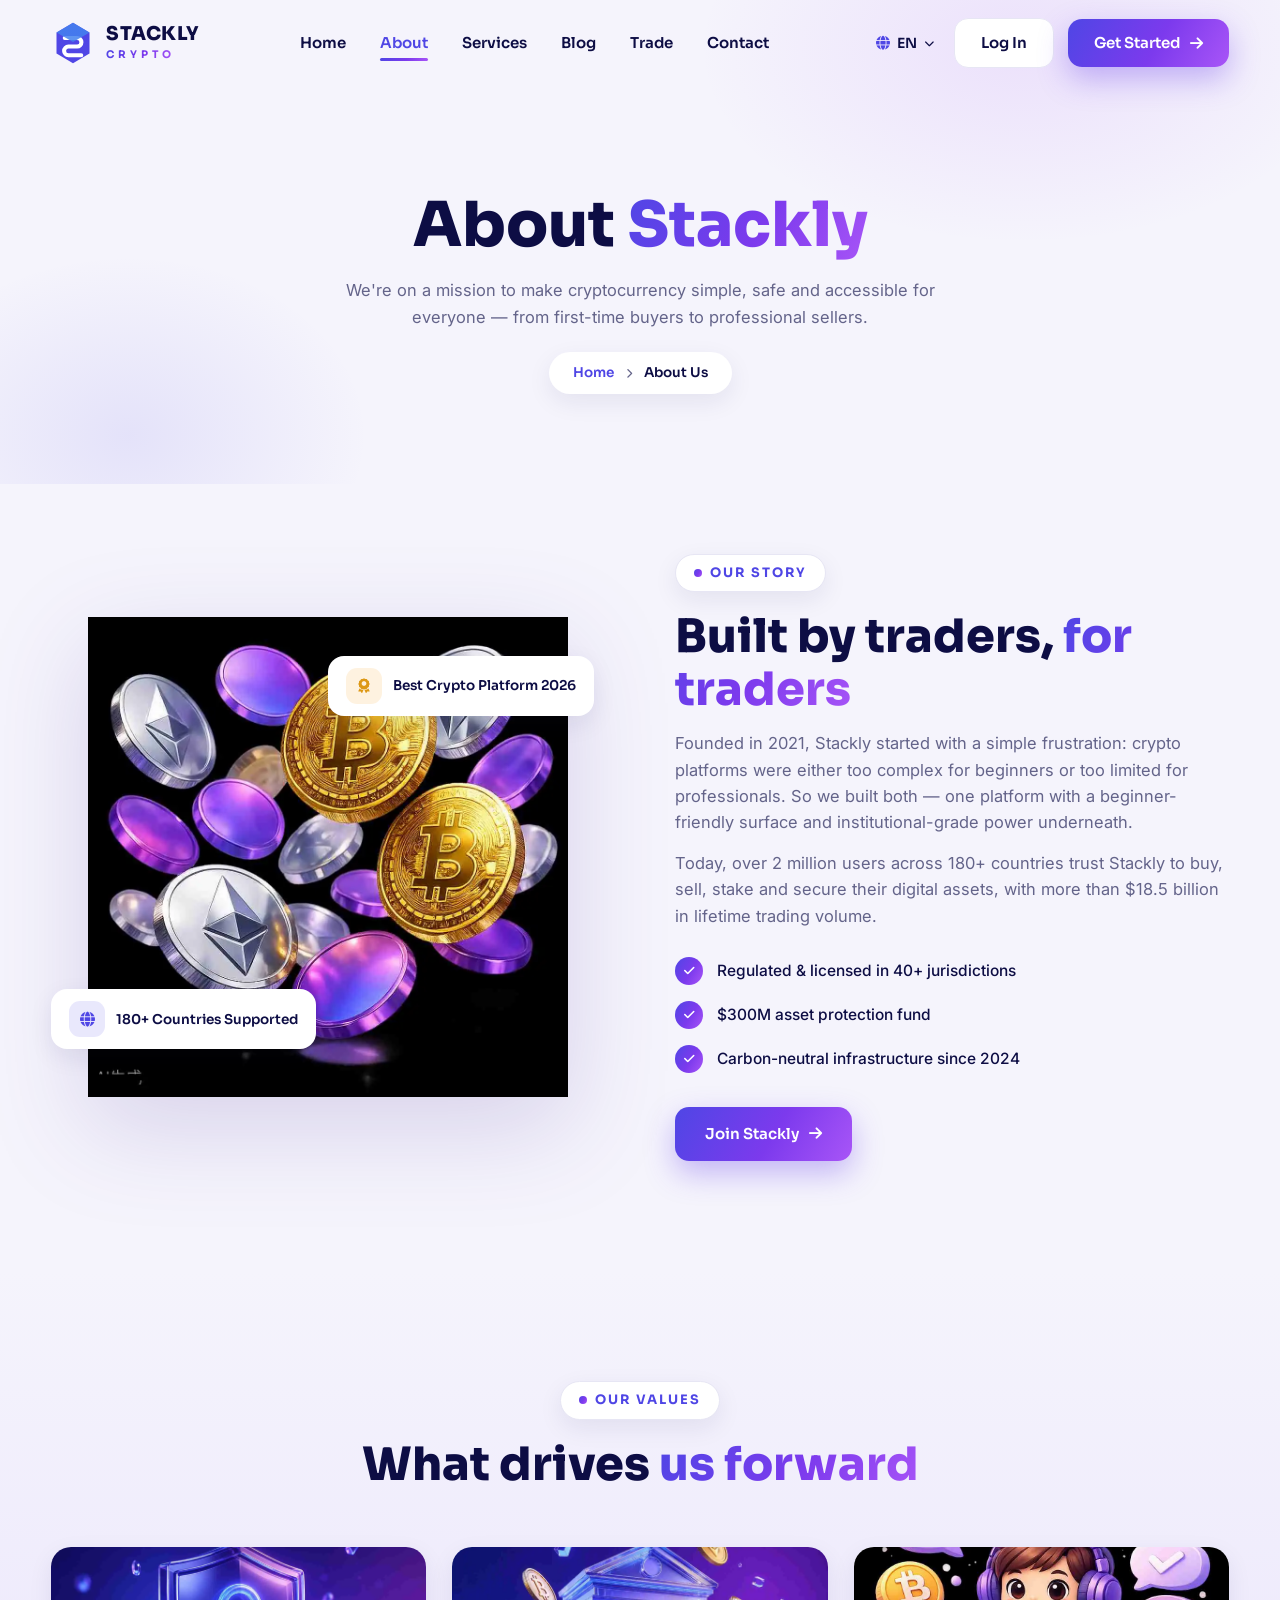
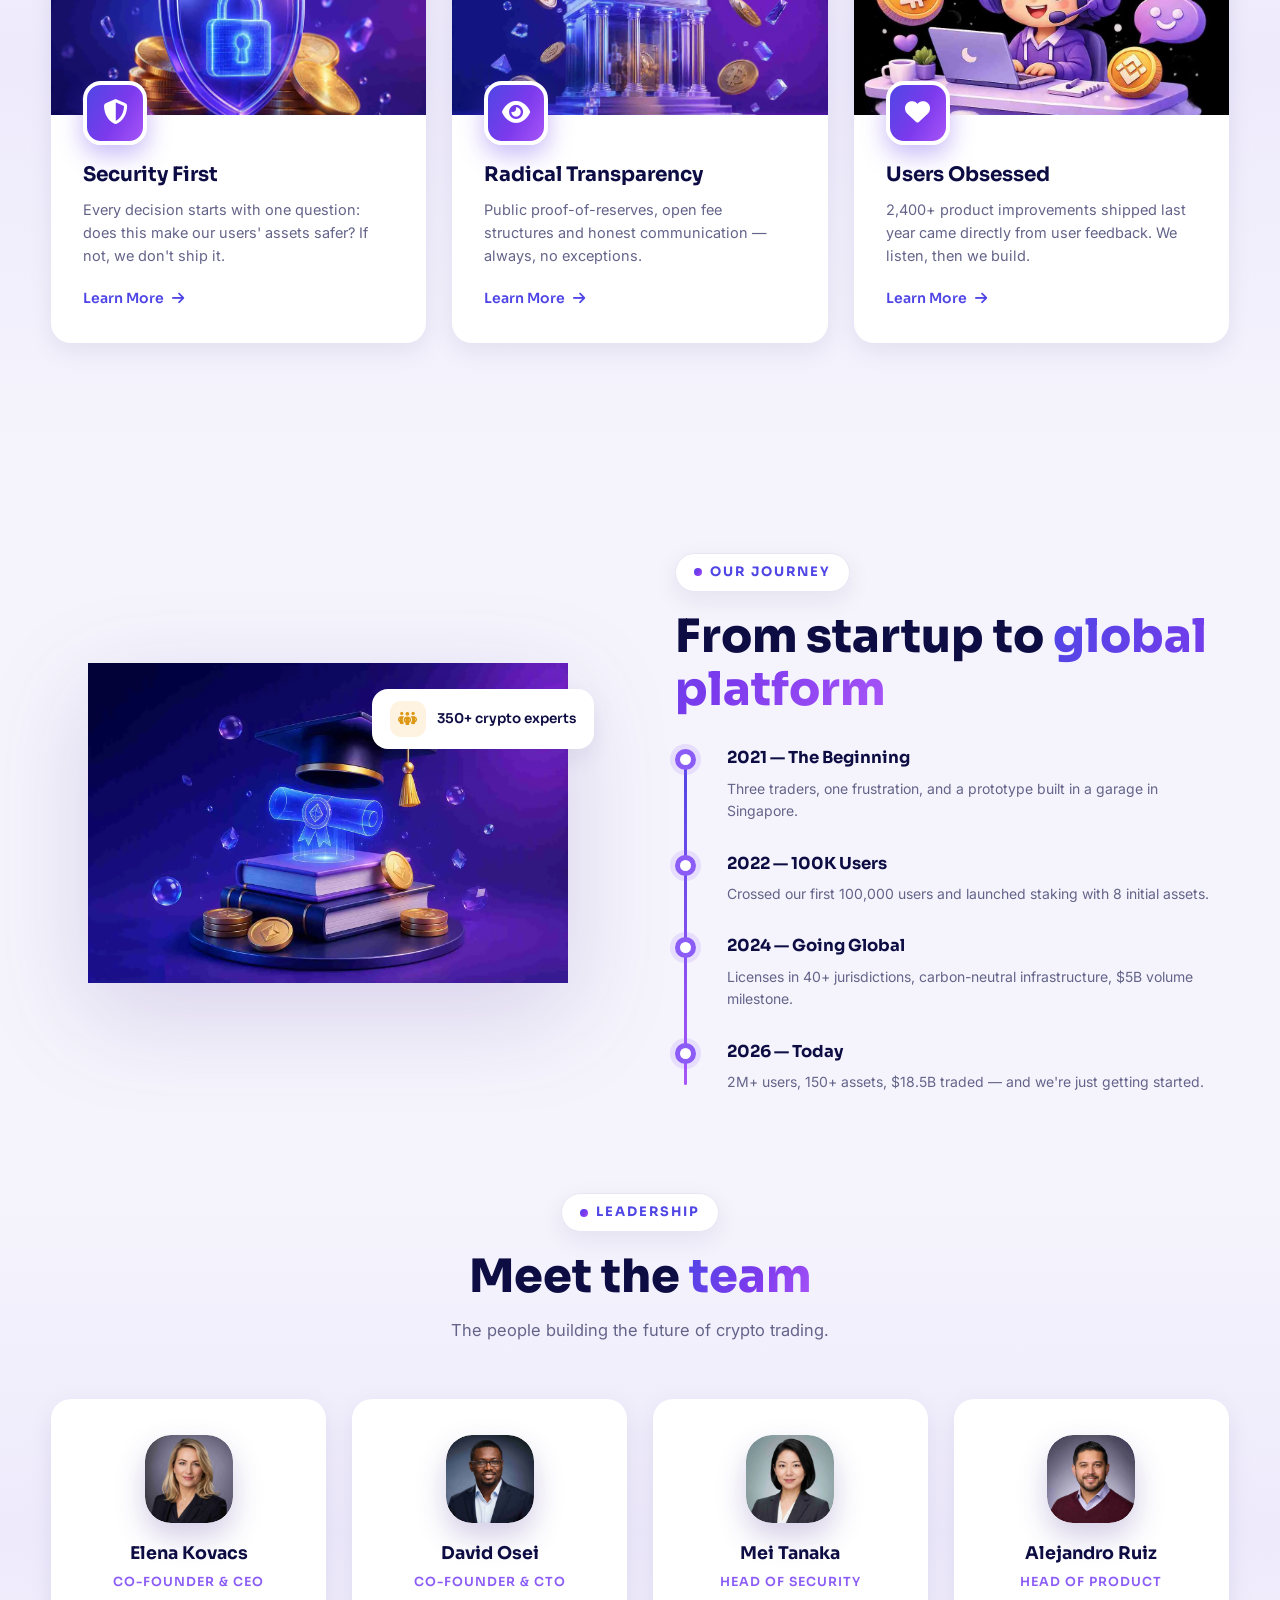
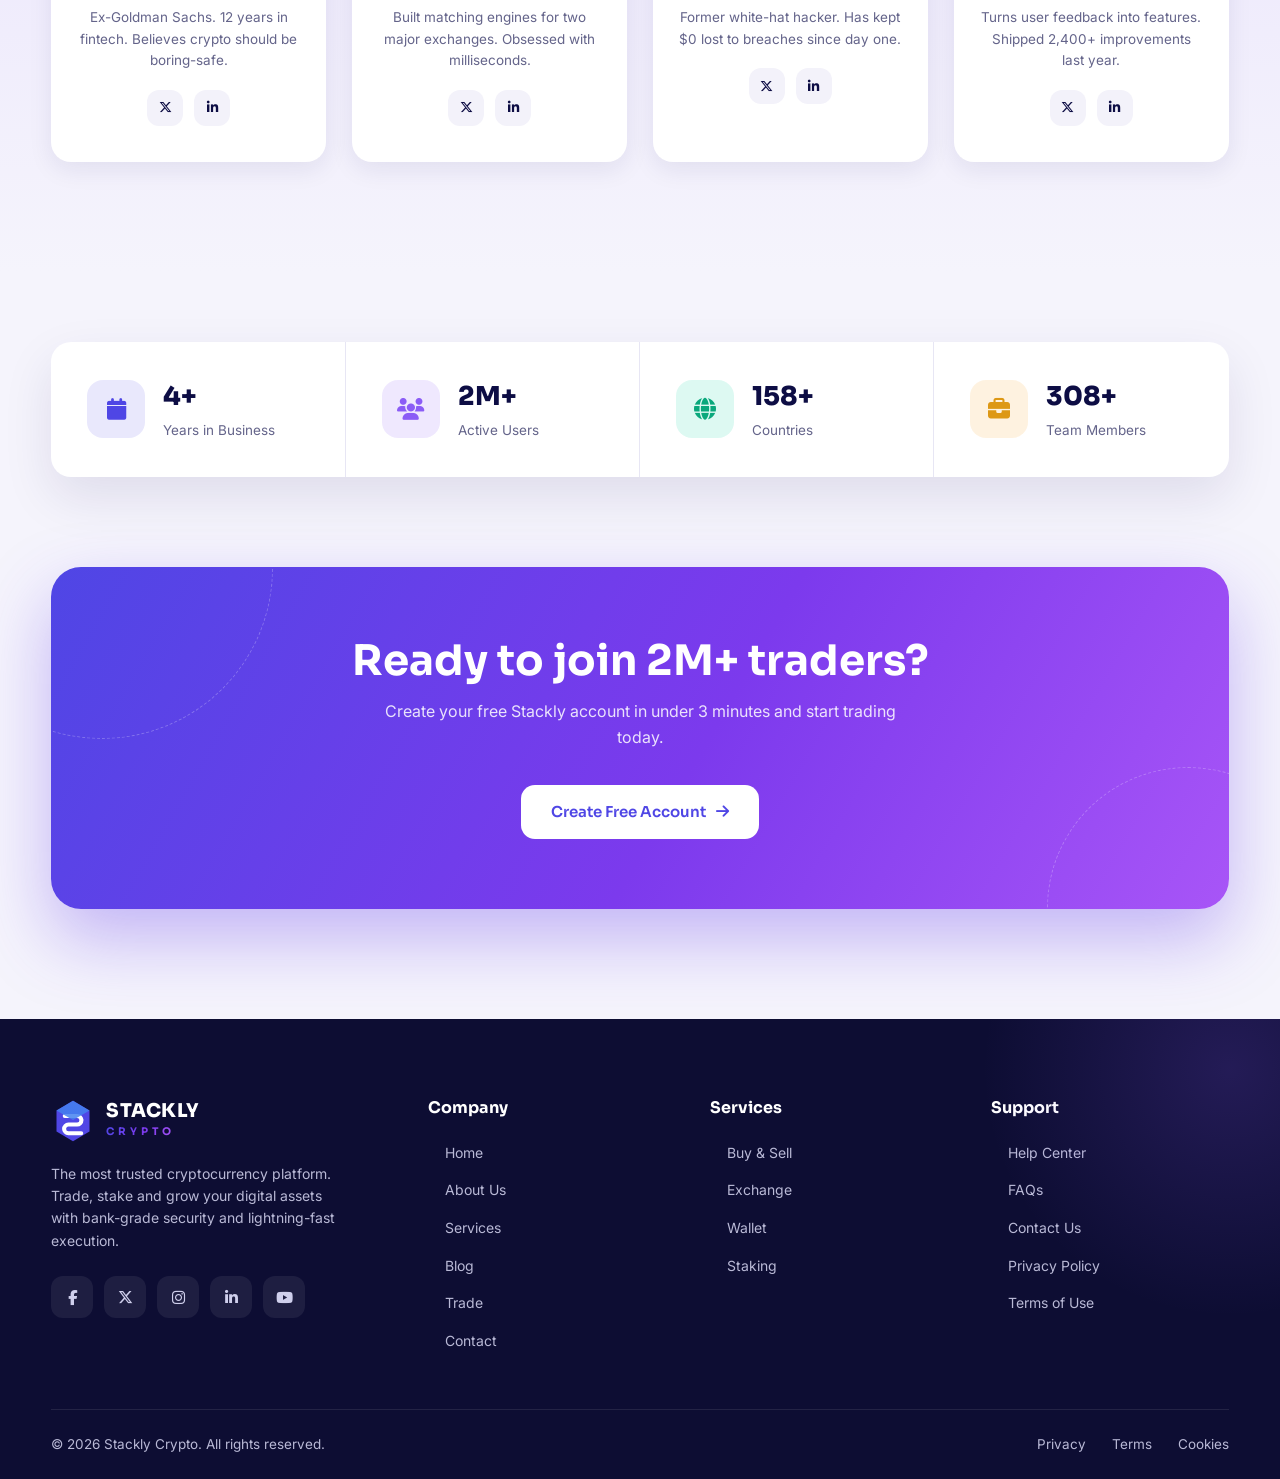
==== about.html @ 92d43a82 "Add files via upload" ====
<!DOCTYPE html>
<html lang="en">
<head>
<meta charset="UTF-8">
<meta name="viewport" content="width=device-width, initial-scale=1.0">
<title>About Us — Stackly Crypto</title>
<link rel="preconnect" href="https://fonts.googleapis.com">
<link href="https://fonts.googleapis.com/css2?family=Inter:wght@400;500;600;700&family=Sora:wght@500;600;700;800&display=swap" rel="stylesheet">
<link rel="stylesheet" href="https://cdnjs.cloudflare.com/ajax/libs/font-awesome/6.5.2/css/all.min.css">
<link rel="stylesheet" href="css/style.css">
</head>
<body>
<header id="site-header" data-active="about"></header>

<section class="page-hero">
  <div class="container">
    <h1 data-reveal>About <span class="grad-text" style="background:var(--grad);-webkit-background-clip:text;background-clip:text;color:transparent">Stackly</span></h1>
    <p data-reveal data-delay="100">We're on a mission to make cryptocurrency simple, safe and accessible for everyone — from first-time buyers to professional sellers.</p>
    <div class="breadcrumb" data-reveal data-delay="200"><a href="index.html">Home</a><i class="fa-solid fa-chevron-right"></i><span>About Us</span></div>
  </div>
</section>

<section class="about-sec" style="padding-top:70px">
  <div class="container about-grid">
    <div class="about-visual" data-reveal="left">
      <img src="images/about-coins_11zon.webp" alt="Stackly crypto coins">
      <div class="float-chip chip-1"><i class="si-gold" style="border-radius:11px;display:grid;place-items:center"><span class="fa-solid fa-award"></span></i> Best Crypto Platform 2026</div>
      <div class="float-chip chip-2"><i class="si-blue" style="border-radius:11px;display:grid;place-items:center"><span class="fa-solid fa-globe"></span></i> 180+ Countries Supported</div>
    </div>
    <div data-reveal="right">
      <span class="sec-tag">Our Story</span>
      <h2 class="sec-title">Built by traders, <span class="grad-text">for traders</span></h2>
      <p class="sec-sub">Founded in 2021, Stackly started with a simple frustration: crypto platforms were either too complex for beginners or too limited for professionals. So we built both — one platform with a beginner-friendly surface and institutional-grade power underneath.</p>
      <p class="sec-sub" style="margin-top:14px">Today, over 2 million users across 180+ countries trust Stackly to buy, sell, stake and secure their digital assets, with more than $18.5 billion in lifetime trading volume.</p>
      <ul class="about-list">
        <li><span class="tick"><i class="fa-solid fa-check"></i></span> Regulated &amp; licensed in 40+ jurisdictions</li>
        <li><span class="tick"><i class="fa-solid fa-check"></i></span> $300M asset protection fund</li>
        <li><span class="tick"><i class="fa-solid fa-check"></i></span> Carbon-neutral infrastructure since 2024</li>
      </ul>
      <a href="register.html" class="btn btn-primary">Join Stackly <i class="fa-solid fa-arrow-right"></i></a>
    </div>
  </div>
</section>

<section class="services-sec">
  <div class="container">
    <div class="sec-head-center" data-reveal>
      <span class="sec-tag">Our Values</span>
      <h2 class="sec-title">What drives <span class="grad-text">us forward</span></h2>
    </div>
    <div class="services-grid">
      <div class="svc-card has-img" data-reveal><img class="svc-img" src="images/svc-security_11zon.webp" alt="Security first" loading="lazy">
        <div class="svc-body"><span class="svc-icon"><i class="fa-solid fa-shield-halved"></i></span>
        <h3>Security First</h3><p>Every decision starts with one question: does this make our users' assets safer? If not, we don't ship it.</p>
        <a href="404.html" class="svc-link">Learn More <i class="fa-solid fa-arrow-right"></i></a></div></div>
      <div class="svc-card has-img" data-reveal data-delay="100"><img class="svc-img" src="images/svc-otc_11zon.webp" alt="Radical transparency" loading="lazy">
        <div class="svc-body"><span class="svc-icon"><i class="fa-solid fa-eye"></i></span>
        <h3>Radical Transparency</h3><p>Public proof-of-reserves, open fee structures and honest communication — always, no exceptions.</p>
        <a href="404.html" class="svc-link">Learn More <i class="fa-solid fa-arrow-right"></i></a></div></div>
      <div class="svc-card has-img" data-reveal data-delay="200"><img class="svc-img" src="images/support_11zon.webp" alt="Users obsessed" loading="lazy">
        <div class="svc-body"><span class="svc-icon"><i class="fa-solid fa-heart"></i></span>
        <h3>Users Obsessed</h3><p>2,400+ product improvements shipped last year came directly from user feedback. We listen, then we build.</p>
        <a href="404.html" class="svc-link">Learn More <i class="fa-solid fa-arrow-right"></i></a></div></div>
    </div>
  </div>
</section>

<!-- Journey / Timeline -->
<section style="padding:100px 0">
  <div class="container about-grid">
    <div class="about-visual" data-reveal="left">
      <img src="images/svc-academy_11zon.webp" alt="Stackly team collaborating around a crypto dashboard">
      <div class="float-chip chip-1"><i class="si-gold" style="border-radius:11px;display:grid;place-items:center"><span class="fa-solid fa-people-group"></span></i> 350+ crypto experts</div>
    </div>
    <div data-reveal="right">
      <span class="sec-tag">Our Journey</span>
      <h2 class="sec-title">From startup to <span class="grad-text">global platform</span></h2>
      <div class="timeline">
        <div class="tl-item"><span class="tl-dot"></span><b>2021 — The Beginning</b><p>Three traders, one frustration, and a prototype built in a garage in Singapore.</p></div>
        <div class="tl-item"><span class="tl-dot"></span><b>2022 — 100K Users</b><p>Crossed our first 100,000 users and launched staking with 8 initial assets.</p></div>
        <div class="tl-item"><span class="tl-dot"></span><b>2024 — Going Global</b><p>Licenses in 40+ jurisdictions, carbon-neutral infrastructure, $5B volume milestone.</p></div>
        <div class="tl-item"><span class="tl-dot"></span><b>2026 — Today</b><p>2M+ users, 150+ assets, $18.5B traded — and we're just getting started.</p></div>
      </div>
    </div>
  </div>
</section>

<!-- Team -->
<section class="services-sec" style="padding-top:0">
  <div class="container">
    <div class="sec-head-center" data-reveal>
      <span class="sec-tag">Leadership</span>
      <h2 class="sec-title">Meet the <span class="grad-text">team</span></h2>
      <p class="sec-sub">The people building the future of crypto trading.</p>
    </div>
    <div class="team-grid">
      <div class="team-card" data-reveal>
        <span class="team-avatar"><img src="images/leader-elena_11zon.webp" alt="Elena Kovacs"></span>
        <h3>Elena Kovacs</h3><small>Co-Founder &amp; CEO</small>
        <p>Ex-Goldman Sachs. 12 years in fintech. Believes crypto should be boring-safe.</p>
        <div class="socials" style="justify-content:center">
          <a href="404.html"><i class="fa-brands fa-x-twitter"></i></a>
          <a href="404.html"><i class="fa-brands fa-linkedin-in"></i></a>
        </div>
      </div>
      <div class="team-card" data-reveal data-delay="100">
        <span class="team-avatar"><img src="images/leader-david_11zon.webp" alt="David Osei"></span>
        <h3>David Osei</h3><small>Co-Founder &amp; CTO</small>
        <p>Built matching engines for two major exchanges. Obsessed with milliseconds.</p>
        <div class="socials" style="justify-content:center">
          <a href="404.html"><i class="fa-brands fa-x-twitter"></i></a>
          <a href="404.html"><i class="fa-brands fa-linkedin-in"></i></a>
        </div>
      </div>
      <div class="team-card" data-reveal data-delay="200">
        <span class="team-avatar"><img src="images/leader-mei_11zon.webp" alt="Mei Tanaka"></span>
        <h3>Mei Tanaka</h3><small>Head of Security</small>
        <p>Former white-hat hacker. Has kept $0 lost to breaches since day one.</p>
        <div class="socials" style="justify-content:center">
          <a href="404.html"><i class="fa-brands fa-x-twitter"></i></a>
          <a href="404.html"><i class="fa-brands fa-linkedin-in"></i></a>
        </div>
      </div>
      <div class="team-card" data-reveal data-delay="300">
        <span class="team-avatar"><img src="images/leader-alejandro_11zon.webp" alt="Alejandro Ruiz"></span>
        <h3>Alejandro Ruiz</h3><small>Head of Product</small>
        <p>Turns user feedback into features. Shipped 2,400+ improvements last year.</p>
        <div class="socials" style="justify-content:center">
          <a href="404.html"><i class="fa-brands fa-x-twitter"></i></a>
          <a href="404.html"><i class="fa-brands fa-linkedin-in"></i></a>
        </div>
      </div>
    </div>
  </div>
</section>

<section class="stats-band">
  <div class="container">
    <div class="stats-card" data-reveal>
      <div class="stat"><span class="stat-icon si-blue"><i class="fa-solid fa-calendar"></i></span>
        <div><b><span data-count="5"></span>+</b><small>Years in Business</small></div></div>
      <div class="stat"><span class="stat-icon si-violet"><i class="fa-solid fa-users"></i></span>
        <div><b><span data-count="2"></span>M+</b><small>Active Users</small></div></div>
      <div class="stat"><span class="stat-icon si-mint"><i class="fa-solid fa-globe"></i></span>
        <div><b><span data-count="180"></span>+</b><small>Countries</small></div></div>
      <div class="stat"><span class="stat-icon si-gold"><i class="fa-solid fa-briefcase"></i></span>
        <div><b><span data-count="350"></span>+</b><small>Team Members</small></div></div>
    </div>
  </div>
</section>

<section class="cta-band" style="padding-top:60px">
  <div class="container">
    <div class="cta-box" data-reveal="zoom">
      <h2>Ready to join 2M+ traders?</h2>
      <p>Create your free Stackly account in under 3 minutes and start trading today.</p>
      <a href="register.html" class="btn btn-white">Create Free Account <i class="fa-solid fa-arrow-right"></i></a>
    </div>
  </div>
</section>

<footer id="site-footer"></footer>
<script src="js/main.js"></script>
</body>
</html>
---- css/style.css ----
/* ============================================================
   STACKLY CRYPTO — Global Stylesheet (Pure Vanilla CSS)
   ============================================================ */
:root{
  --blue:#4f46e5;
  --violet:#8b5cf6;
  --purple:#a855f7;
  --grad:linear-gradient(120deg,#4f46e5 0%,#7c3aed 55%,#a855f7 100%);
  --grad-soft:linear-gradient(120deg,rgba(79,70,229,.12),rgba(168,85,247,.12));
  --ink:#0d0d44;
  --muted:#64648a;
  --bg:#f5f4fc;
  --white:#ffffff;
  --mint:#12d6a0;
  --red:#f4536e;
  --gold:#f7b955;
  --border:#e7e6f4;
  --shadow:0 20px 50px rgba(30,20,90,.10);
  --shadow-sm:0 8px 24px rgba(30,20,90,.08);
  --radius:20px;
  --font-head:'Sora',sans-serif;
  --font-body:'Inter',sans-serif;
}
*{margin:0;padding:0;box-sizing:border-box}
html{scroll-behavior:smooth}
body{
  font-family:var(--font-body);
  background:var(--bg);
  color:var(--ink);
  line-height:1.6;
  overflow-x:hidden;
}
img{max-width:100%;display:block}
a{text-decoration:none;color:inherit}
ul{list-style:none}
h1,h2,h3,h4{font-family:var(--font-head);line-height:1.15;color:var(--ink)}
.container{width:min(1200px,92%);margin:0 auto}
section{position:relative}

/* ---------- Buttons ---------- */
.btn{
  display:inline-flex;align-items:center;gap:10px;
  font-family:var(--font-head);font-weight:600;font-size:15px;
  padding:15px 30px;border-radius:14px;border:none;cursor:pointer;
  transition:transform .3s cubic-bezier(.34,1.56,.64,1),box-shadow .3s;
  position:relative;overflow:hidden;
}
.btn-primary{background:var(--grad);color:#fff;box-shadow:0 12px 30px rgba(99,60,235,.35)}
.btn-primary::after{
  content:"";position:absolute;inset:0;
  background:linear-gradient(120deg,transparent 30%,rgba(255,255,255,.35) 50%,transparent 70%);
  transform:translateX(-120%);transition:transform .6s;
}
.btn-primary:hover{transform:translateY(-4px) scale(1.02);box-shadow:0 18px 40px rgba(99,60,235,.45)}
.btn-primary:hover::after{transform:translateX(120%)}
.btn-outline{background:#fff;color:var(--ink);border:1.5px solid var(--border)}
.btn-outline:hover{transform:translateY(-4px);border-color:var(--violet);color:var(--blue);box-shadow:var(--shadow-sm)}
.btn-ghost{background:transparent;color:var(--ink)}
.btn i{transition:transform .3s}
.btn:hover i{transform:translateX(5px)}

/* ---------- Section heading ---------- */
.sec-tag{
  display:inline-flex;align-items:center;gap:8px;
  font-family:var(--font-head);font-size:13px;font-weight:700;letter-spacing:2px;
  text-transform:uppercase;color:var(--blue);
  background:#fff;border:1px solid var(--border);
  padding:8px 18px;border-radius:100px;box-shadow:var(--shadow-sm);
}
.sec-tag::before{content:"";width:8px;height:8px;border-radius:50%;background:var(--grad);animation:pulse 1.6s infinite}
.sec-title{font-size:clamp(30px,4vw,46px);font-weight:800;margin:18px 0 14px}
.sec-title .grad-text{background:var(--grad);-webkit-background-clip:text;background-clip:text;color:transparent}
.sec-sub{color:var(--muted);max-width:620px;font-size:16.5px}
.sec-head-center{text-align:center}
.sec-head-center .sec-sub{margin:0 auto}

/* ---------- Header ---------- */
.site-header{
  position:fixed;top:0;left:0;right:0;z-index:1000;
  padding:18px 0;transition:all .35s;
}
.site-header.scrolled{
  background:rgba(255,255,255,.9);backdrop-filter:blur(16px);
  box-shadow:0 6px 30px rgba(30,20,90,.08);padding:10px 0;
}
.header-inner{display:flex;align-items:center;justify-content:space-between;gap:20px}
.logo{display:flex;align-items:center;gap:11px}
.logo-mark{width:44px;height:44px;flex:none}
.logo-text{font-family:var(--font-head);line-height:1.05}
.logo-text b{font-size:19px;font-weight:800;letter-spacing:.5px;display:block}
.logo-text span{font-size:10.5px;font-weight:700;letter-spacing:4px;background:var(--grad);-webkit-background-clip:text;background-clip:text;color:transparent}
.main-nav{display:flex;align-items:center;gap:34px}
.main-nav a{
  font-family:var(--font-head);font-size:15px;font-weight:600;color:var(--ink);
  position:relative;padding:6px 0;transition:color .3s;
}
.main-nav a::after{
  content:"";position:absolute;left:0;bottom:0;height:3px;width:0;
  background:var(--grad);border-radius:3px;transition:width .35s;
}
.main-nav a:hover::after,.main-nav a.active::after{width:100%}
.main-nav a.active{color:var(--blue)}
.header-actions{display:flex;align-items:center;gap:14px}
.lang-select{
  display:flex;align-items:center;gap:7px;font-family:var(--font-head);
  font-weight:600;font-size:14px;cursor:pointer;position:relative;padding:8px 6px;
}
.lang-select i.fa-globe{color:var(--blue)}
.lang-menu{
  position:absolute;top:110%;right:0;background:#fff;border-radius:14px;
  box-shadow:var(--shadow);padding:8px;min-width:130px;
  opacity:0;visibility:hidden;transform:translateY(10px);transition:all .3s;
}
.lang-select:hover .lang-menu{opacity:1;visibility:visible;transform:translateY(0)}
.lang-menu a{display:block;padding:9px 14px;border-radius:9px;font-size:14px;font-weight:500}
.lang-menu a:hover{background:var(--grad-soft);color:var(--blue)}
.hamburger{display:none;background:none;border:none;cursor:pointer;width:44px;height:44px;position:relative;z-index:1002}
.hamburger span{display:block;width:26px;height:2.5px;background:var(--ink);margin:5.5px auto;border-radius:3px;transition:all .35s}
.hamburger.open span:nth-child(1){transform:translateY(8px) rotate(45deg)}
.hamburger.open span:nth-child(2){opacity:0}
.hamburger.open span:nth-child(3){transform:translateY(-8px) rotate(-45deg)}
.mobile-menu{
  position:fixed;inset:0;background:rgba(255,255,255,.98);backdrop-filter:blur(20px);
  z-index:1001;display:flex;flex-direction:column;align-items:center;justify-content:center;gap:8px;
  opacity:0;visibility:hidden;transition:all .4s;
}
.mobile-menu.open{opacity:1;visibility:visible}
.mobile-menu a{
  font-family:var(--font-head);font-size:26px;font-weight:700;padding:12px;
  opacity:0;transform:translateY(24px);transition:all .4s;
}
.mobile-menu.open a{opacity:1;transform:translateY(0)}
.mobile-menu a:hover{color:var(--blue)}
.mobile-menu .btn{margin-top:14px;font-size:16px}

/* ---------- Hero ---------- */
.hero{
  min-height:100vh;display:flex;align-items:center;
  padding:150px 0 60px;position:relative;overflow:hidden;
  background:
    radial-gradient(600px 400px at 85% 20%,rgba(168,85,247,.10),transparent 65%),
    radial-gradient(500px 400px at 5% 80%,rgba(79,70,229,.08),transparent 60%),
    var(--bg);
}
.hero-grid{display:grid;grid-template-columns:1.05fr .95fr;gap:40px;align-items:center}
.hero-badge{
  display:inline-flex;align-items:center;gap:10px;font-family:var(--font-head);
  font-size:13px;font-weight:700;letter-spacing:2.5px;color:var(--ink);margin-bottom:22px;
}
.hero-badge .burst{width:22px;height:22px;color:var(--violet);animation:spin 8s linear infinite}
.hero-title{
  font-size:clamp(52px,8.5vw,110px);font-weight:800;letter-spacing:-1px;
  line-height:.98;margin-bottom:8px;
}
.hero-title .ltr{display:inline-block;opacity:0;transform:translateY(60px) rotate(6deg);animation:ltrIn .7s cubic-bezier(.22,1,.36,1) forwards}
.hero-underline{display:block;width:min(420px,80%);margin:14px 0 26px}
.hero-underline path{stroke-dasharray:600;stroke-dashoffset:600;animation:draw 1.4s .9s ease forwards}
.hero p.lead{color:var(--muted);font-size:17.5px;max-width:480px;margin-bottom:36px}
.hero-cta{display:flex;align-items:center;gap:26px;flex-wrap:wrap}
.watch-video{display:flex;align-items:center;gap:14px;cursor:pointer;font-family:var(--font-head)}
.play-btn{
  width:58px;height:58px;border-radius:50%;background:#fff;display:grid;place-items:center;
  box-shadow:var(--shadow-sm);position:relative;transition:transform .3s;
}
.play-btn::before{content:"";position:absolute;inset:-6px;border-radius:50%;border:2px solid rgba(139,92,246,.35);animation:ripple 2s infinite}
.play-btn i{color:var(--blue);margin-left:3px}
.watch-video:hover .play-btn{transform:scale(1.1)}
.watch-video b{font-size:15px;display:block}
.watch-video small{color:var(--muted);font-size:12.5px}
.hero-visual{position:relative;display:flex;justify-content:center}
.hero-sphere{width:min(560px,100%);animation:floatY 6s ease-in-out infinite;filter:drop-shadow(0 40px 60px rgba(60,30,140,.18))}
.hero-circle{position:absolute;inset:6% -4%;border:1.5px dashed rgba(139,92,246,.30);border-radius:50%;animation:spin 40s linear infinite;pointer-events:none}
.get-started-card{
  position:absolute;bottom:8%;left:50%;transform:translateX(-50%);
  background:#fff;border-radius:var(--radius);box-shadow:var(--shadow);
  padding:22px 24px;width:min(330px,86%);
  animation:floatY 5s .6s ease-in-out infinite;cursor:pointer;transition:transform .3s;
}
.get-started-card:hover{transform:translateX(-50%) translateY(-6px)}
.gs-head{display:flex;align-items:center;gap:13px;margin-bottom:12px}
.gs-icon{width:48px;height:48px;border-radius:50%;background:var(--grad-soft);display:grid;place-items:center;color:var(--violet);font-size:20px;animation:pulse 2.2s infinite}
.gs-head b{font-family:var(--font-head);font-size:15px;display:block}
.gs-head small{color:var(--muted);font-size:12.5px}
.get-started-card p{font-size:13.5px;color:var(--muted);line-height:1.65}
.hero-dots{position:absolute;display:grid;grid-template-columns:repeat(6,7px);gap:11px;opacity:.6}
.hero-dots i{width:5px;height:5px;border-radius:50%;background:var(--violet);display:block;animation:pulse 2.4s infinite}
.hero-dots.left{left:0;top:38%}
.hero-dots.right{right:0;bottom:18%}
.ribbon{position:absolute;pointer-events:none;opacity:.55}
.ribbon-1{top:12%;left:-2%;width:220px;animation:floatY 7s ease-in-out infinite}
.ribbon-2{top:16%;right:-1%;width:200px;animation:floatY 8s 1s ease-in-out infinite reverse}

/* ---------- Ticker ---------- */
.ticker-wrap{
  background:#fff;border-radius:var(--radius);box-shadow:var(--shadow);
  padding:26px 10px;margin-top:-10px;position:relative;z-index:5;overflow:hidden;
}
.ticker{display:flex;gap:0;width:max-content;animation:marquee 26s linear infinite}
.ticker-wrap:hover .ticker{animation-play-state:paused}
.coin-item{
  display:flex;align-items:center;gap:14px;padding:6px 34px;
  border-right:1px solid var(--border);min-width:250px;
}
.coin-item:last-child{border-right:none}
.coin-logo{width:42px;height:42px;border-radius:50%;display:grid;place-items:center;color:#fff;font-size:18px;flex:none}
.coin-btc{background:linear-gradient(135deg,#f7931a,#e2761b)}
.coin-eth{background:linear-gradient(135deg,#627eea,#3c3c8e)}
.coin-sol{background:linear-gradient(135deg,#9945ff,#14f195)}
.coin-xrp{background:linear-gradient(135deg,#23292f,#555)}
.coin-bnb{background:linear-gradient(135deg,#f3ba2f,#d99e12)}
.coin-ada{background:linear-gradient(135deg,#3468d1,#1a3f8f)}
.coin-info b{font-family:var(--font-head);font-size:15px;display:block}
.coin-info small{color:var(--muted);font-size:13px}
.coin-info .up{color:var(--mint);font-weight:600;font-size:12.5px}
.coin-info .down{color:var(--red);font-weight:600;font-size:12.5px}
.spark{width:74px;height:30px;flex:none}
.spark polyline{fill:none;stroke:var(--mint);stroke-width:2;stroke-linecap:round;stroke-dasharray:300;stroke-dashoffset:300;animation:draw 2s ease forwards}

/* ---------- Stats ---------- */
.stats-band{padding:70px 0 30px}
.stats-card{
  background:#fff;border-radius:var(--radius);box-shadow:var(--shadow);
  display:grid;grid-template-columns:repeat(4,1fr);
}
.stat{
  display:flex;align-items:center;gap:18px;padding:34px 36px;
  border-right:1px solid var(--border);transition:background .3s;
}
.stat:last-child{border-right:none}
.stat:hover{background:var(--grad-soft)}
.stat-icon{width:58px;height:58px;border-radius:16px;display:grid;place-items:center;font-size:22px;flex:none;transition:transform .35s}
.stat:hover .stat-icon{transform:rotate(-8deg) scale(1.1)}
.si-blue{background:rgba(79,70,229,.12);color:var(--blue)}
.si-violet{background:rgba(139,92,246,.14);color:var(--violet)}
.si-mint{background:rgba(18,214,160,.14);color:#0aa87c}
.si-gold{background:rgba(247,185,85,.18);color:#dd9815}
.stat b{font-family:var(--font-head);font-size:26px;font-weight:800;display:block}
.stat small{color:var(--muted);font-size:13.5px}

/* ---------- About section ---------- */
.about-sec{padding:110px 0}
.about-grid{display:grid;grid-template-columns:1fr 1fr;gap:70px;align-items:center}
.about-visual{position:relative;display:flex;justify-content:center}
.about-visual img{width:min(480px,100%);animation:floatY 6s ease-in-out infinite;filter:drop-shadow(0 30px 50px rgba(60,30,140,.16))}
.about-visual::before{
  content:"";position:absolute;inset:10% 4%;border-radius:50%;
  background:radial-gradient(circle,rgba(139,92,246,.12),transparent 70%);z-index:-1;
}
.float-chip{
  position:absolute;background:#fff;border-radius:16px;box-shadow:var(--shadow-sm);
  padding:12px 18px;display:flex;align-items:center;gap:11px;font-family:var(--font-head);
  font-size:13.5px;font-weight:600;
}
.float-chip i{width:36px;height:36px;border-radius:11px;display:grid;place-items:center;font-size:15px}
.chip-1{top:8%;right:2%;animation:floatY 5s ease-in-out infinite}
.chip-2{bottom:10%;left:0;animation:floatY 6s 1s ease-in-out infinite}
.about-list{margin:28px 0 34px;display:grid;gap:16px}
.about-list li{display:flex;align-items:center;gap:14px;font-weight:500;font-size:15.5px}
.about-list .tick{
  width:28px;height:28px;border-radius:50%;background:var(--grad);color:#fff;
  display:grid;place-items:center;font-size:12px;flex:none;
}

/* ---------- Services ---------- */
.services-sec{padding:110px 0;background:linear-gradient(180deg,var(--bg),#eeeafc 50%,var(--bg))}
.services-grid{display:grid;grid-template-columns:repeat(3,1fr);gap:26px;margin-top:56px}
.svc-card{
  background:#fff;border-radius:var(--radius);padding:38px 32px;position:relative;overflow:hidden;
  box-shadow:var(--shadow-sm);transition:transform .4s cubic-bezier(.22,1,.36,1),box-shadow .4s;cursor:pointer;
}
.svc-card::before{
  content:"";position:absolute;top:-60px;right:-60px;width:160px;height:160px;border-radius:50%;
  background:var(--grad-soft);transition:transform .5s;
}
.svc-card:hover{transform:translateY(-12px);box-shadow:var(--shadow)}
.svc-card:hover::before{transform:scale(2.2)}
.svc-icon{
  width:64px;height:64px;border-radius:18px;background:var(--grad);color:#fff;
  display:grid;place-items:center;font-size:25px;margin-bottom:22px;position:relative;
  transition:transform .4s;box-shadow:0 10px 24px rgba(99,60,235,.35);
}
.svc-card:hover .svc-icon{transform:rotate(-10deg) scale(1.08)}
.svc-card h3{font-size:20px;margin-bottom:12px;position:relative}
.svc-card p{color:var(--muted);font-size:14.5px;position:relative;margin-bottom:18px}
.svc-link{font-family:var(--font-head);font-weight:600;font-size:14px;color:var(--blue);display:inline-flex;align-items:center;gap:8px;position:relative}
.svc-link i{transition:transform .3s}
.svc-card:hover .svc-link i{transform:translateX(6px)}

/* ---------- Pricing ---------- */
.pricing-sec{padding:110px 0}
.pricing-grid{display:grid;grid-template-columns:repeat(3,1fr);gap:26px;margin-top:56px;align-items:stretch}
.price-card{
  background:#fff;border-radius:24px;padding:44px 36px;box-shadow:var(--shadow-sm);
  position:relative;transition:transform .4s,box-shadow .4s;display:flex;flex-direction:column;
}
.price-card:hover{transform:translateY(-10px);box-shadow:var(--shadow)}
.price-card.featured{background:var(--grad);color:#fff;transform:scale(1.045);box-shadow:0 30px 60px rgba(99,60,235,.35)}
.price-card.featured:hover{transform:scale(1.045) translateY(-10px)}
.price-card.featured h3,.price-card.featured .amount,.price-card.featured li{color:#fff}
.plan-badge{
  position:absolute;top:-15px;left:50%;transform:translateX(-50%);
  background:var(--gold);color:#4a3200;font-family:var(--font-head);font-size:12px;font-weight:700;
  letter-spacing:1px;padding:7px 20px;border-radius:100px;text-transform:uppercase;white-space:nowrap;
}
.price-card h3{font-size:19px;margin-bottom:6px}
.plan-desc{font-size:13.5px;color:var(--muted)}
.price-card.featured .plan-desc{color:rgba(255,255,255,.8)}
.amount{font-family:var(--font-head);font-size:48px;font-weight:800;margin:18px 0 4px}
.amount small{font-size:15px;font-weight:500;color:var(--muted)}
.price-card.featured .amount small{color:rgba(255,255,255,.75)}
.price-card ul{margin:22px 0 30px;display:grid;gap:13px;flex:1}
.price-card li{display:flex;gap:11px;align-items:center;font-size:14.5px;color:var(--muted)}
.price-card li i{color:var(--mint);font-size:13px}
.price-card.featured li{color:rgba(255,255,255,.92)}
.price-card.featured li i{color:#5cf2c8}
.price-card .btn{justify-content:center}
.btn-white{background:#fff;color:var(--blue)}
.btn-white:hover{transform:translateY(-4px);box-shadow:0 12px 26px rgba(0,0,0,.18)}

/* ---------- Blog ---------- */
.blog-sec{padding:110px 0;background:linear-gradient(180deg,var(--bg),#eeeafc 55%,var(--bg))}
.blog-grid{display:grid;grid-template-columns:repeat(3,1fr);gap:26px;margin-top:56px}
.blog-card{
  background:#fff;border-radius:var(--radius);overflow:hidden;box-shadow:var(--shadow-sm);
  transition:transform .4s,box-shadow .4s;cursor:pointer;
}
.blog-card:hover{transform:translateY(-10px);box-shadow:var(--shadow)}
.blog-thumb{height:210px;position:relative;overflow:hidden}
.blog-thumb .art{position:absolute;inset:0;display:grid;place-items:center;font-size:64px;color:rgba(255,255,255,.9);transition:transform .6s}
.blog-card:hover .art{transform:scale(1.15) rotate(3deg)}
.bt-1{background:linear-gradient(135deg,#4f46e5,#a855f7)}
.bt-2{background:linear-gradient(135deg,#0ea5e9,#4f46e5)}
.bt-3{background:linear-gradient(135deg,#8b5cf6,#ec4899)}
.bt-4{background:linear-gradient(135deg,#12d6a0,#0ea5e9)}
.bt-5{background:linear-gradient(135deg,#f7b955,#f4536e)}
.bt-6{background:linear-gradient(135deg,#23292f,#4f46e5)}
.blog-date{
  position:absolute;top:16px;left:16px;background:rgba(255,255,255,.92);backdrop-filter:blur(6px);
  border-radius:11px;padding:6px 14px;font-family:var(--font-head);font-size:12px;font-weight:700;color:var(--blue);
}
.blog-body{padding:26px}
.blog-cat{font-size:12px;font-weight:700;letter-spacing:1.5px;text-transform:uppercase;color:var(--violet)}
.blog-body h3{font-size:18.5px;margin:10px 0 12px;transition:color .3s}
.blog-card:hover h3{color:var(--blue)}
.blog-body p{color:var(--muted);font-size:14px;margin-bottom:16px}
.blog-meta{display:flex;align-items:center;gap:16px;color:var(--muted);font-size:12.5px;border-top:1px solid var(--border);padding-top:16px}
.blog-meta i{color:var(--blue);margin-right:5px}

/* ---------- FAQ ---------- */
.faq-sec{padding:110px 0}
.faq-grid{display:grid;grid-template-columns:.85fr 1.15fr;gap:60px;align-items:start}
.faq-list{display:grid;gap:14px}
.faq-item{background:#fff;border-radius:16px;box-shadow:var(--shadow-sm);overflow:hidden;transition:box-shadow .3s}
.faq-item.active{box-shadow:var(--shadow)}
.faq-q{
  width:100%;display:flex;justify-content:space-between;align-items:center;gap:16px;
  background:none;border:none;cursor:pointer;text-align:left;
  font-family:var(--font-head);font-size:16px;font-weight:600;color:var(--ink);padding:22px 26px;
}
.faq-q .fq-icon{
  width:34px;height:34px;border-radius:10px;background:var(--grad-soft);color:var(--blue);
  display:grid;place-items:center;font-size:13px;flex:none;transition:all .4s;
}
.faq-item.active .fq-icon{background:var(--grad);color:#fff;transform:rotate(180deg)}
.faq-a{max-height:0;overflow:hidden;transition:max-height .45s cubic-bezier(.22,1,.36,1)}
.faq-a p{padding:0 26px 24px;color:var(--muted);font-size:14.5px}
.faq-help{
  margin-top:30px;background:var(--grad);border-radius:var(--radius);padding:30px;color:#fff;
  display:flex;align-items:center;gap:20px;box-shadow:0 20px 40px rgba(99,60,235,.3);
}
.faq-help i{font-size:34px}
.faq-help b{font-family:var(--font-head);font-size:17px;display:block;margin-bottom:4px}
.faq-help p{font-size:13.5px;color:rgba(255,255,255,.85)}

/* ---------- CTA band ---------- */
.cta-band{padding:0 0 110px}
.cta-box{
  background:var(--grad);border-radius:30px;padding:70px 60px;text-align:center;color:#fff;
  position:relative;overflow:hidden;box-shadow:0 30px 70px rgba(99,60,235,.35);
}
.cta-box::before,.cta-box::after{
  content:"";position:absolute;border-radius:50%;border:1.5px dashed rgba(255,255,255,.25);
}
.cta-box::before{width:340px;height:340px;top:-170px;left:-120px;animation:spin 30s linear infinite}
.cta-box::after{width:280px;height:280px;bottom:-140px;right:-100px;animation:spin 24s linear infinite reverse}
.cta-box h2{color:#fff;font-size:clamp(28px,3.6vw,42px);margin-bottom:14px;position:relative}
.cta-box p{color:rgba(255,255,255,.85);max-width:560px;margin:0 auto 34px;position:relative}
.cta-box .btn{position:relative}
.newsletter{display:flex;gap:12px;max-width:520px;margin:0 auto;position:relative;flex-wrap:wrap;justify-content:center}
.newsletter input{
  flex:1;min-width:240px;padding:16px 22px;border-radius:14px;border:none;font-family:var(--font-body);
  font-size:15px;outline:none;
}
.nl-msg{margin-top:16px;font-family:var(--font-head);font-weight:600;font-size:14px;min-height:22px;position:relative}

/* ---------- Footer ---------- */
.site-footer{background:#0d0d33;color:#b9b9d6;padding:80px 0 0;position:relative;overflow:hidden}
.site-footer::before{
  content:"";position:absolute;top:-200px;right:-200px;width:500px;height:500px;border-radius:50%;
  background:radial-gradient(circle,rgba(139,92,246,.18),transparent 70%);
}
.footer-grid{display:grid;grid-template-columns:1.4fr 1fr 1fr 1fr;gap:44px;padding-bottom:56px}
.footer-brand .logo-text b{color:#fff}
.footer-brand p{font-size:14px;margin:20px 0 24px;max-width:300px}
.socials{display:flex;gap:11px}
.socials a{
  width:42px;height:42px;border-radius:12px;background:rgba(255,255,255,.07);
  display:grid;place-items:center;color:#cfcfec;font-size:15px;transition:all .35s;
}
.socials a:hover{background:var(--grad);color:#fff;transform:translateY(-5px) rotate(6deg)}
.footer-col h4{color:#fff;font-size:16px;margin-bottom:22px}
.footer-col ul{display:grid;gap:12px}
.footer-col a{font-size:14px;transition:all .3s;display:inline-flex;align-items:center;gap:8px}
.footer-col a i{font-size:10px;opacity:0;transition:all .3s;transform:translateX(-6px)}
.footer-col a:hover{color:#fff;padding-left:4px}
.footer-col a:hover i{opacity:1;transform:translateX(0)}
.footer-bottom{
  border-top:1px solid rgba(255,255,255,.09);padding:24px 0;display:flex;
  justify-content:space-between;align-items:center;gap:14px;font-size:13.5px;flex-wrap:wrap;
}
.footer-bottom a{transition:color .3s}
.footer-bottom a:hover{color:#fff}
.footer-bottom .fb-links{display:flex;gap:26px}

/* ---------- Page hero (inner pages) ---------- */
.page-hero{
  padding:190px 0 90px;text-align:center;position:relative;overflow:hidden;
  background:
    radial-gradient(500px 300px at 80% 10%,rgba(168,85,247,.12),transparent 65%),
    radial-gradient(400px 300px at 10% 90%,rgba(79,70,229,.10),transparent 60%),
    var(--bg);
}
.page-hero h1{font-size:clamp(38px,5.5vw,62px);font-weight:800;margin-bottom:16px}
.page-hero p{color:var(--muted);max-width:600px;margin:0 auto 22px;font-size:16.5px}
.breadcrumb{
  display:inline-flex;align-items:center;gap:12px;font-family:var(--font-head);
  font-size:13.5px;font-weight:600;background:#fff;padding:10px 24px;border-radius:100px;
  box-shadow:var(--shadow-sm);
}
.breadcrumb a{color:var(--blue)}
.breadcrumb i{font-size:10px;color:var(--muted)}

/* ---------- Contact ---------- */
.contact-sec{padding:100px 0 120px}
.contact-grid{display:grid;grid-template-columns:.9fr 1.1fr;gap:50px;align-items:start}
.contact-info-cards{display:grid;gap:18px}
.ci-card{
  background:#fff;border-radius:18px;padding:26px;display:flex;align-items:center;gap:20px;
  box-shadow:var(--shadow-sm);transition:transform .35s,box-shadow .35s;cursor:pointer;
}
.ci-card:hover{transform:translateX(10px);box-shadow:var(--shadow)}
.ci-icon{width:56px;height:56px;border-radius:16px;background:var(--grad);color:#fff;display:grid;place-items:center;font-size:21px;flex:none;box-shadow:0 10px 22px rgba(99,60,235,.3)}
.ci-card b{font-family:var(--font-head);font-size:16px;display:block;margin-bottom:3px}
.ci-card span{color:var(--muted);font-size:14px}
.contact-form-card{background:#fff;border-radius:24px;padding:44px;box-shadow:var(--shadow)}
.contact-form-card h3{font-size:24px;margin-bottom:8px}
.contact-form-card>p{color:var(--muted);font-size:14.5px;margin-bottom:28px}
.form-row{display:grid;grid-template-columns:1fr 1fr;gap:18px}
.form-group{margin-bottom:18px;position:relative}
.form-group label{font-family:var(--font-head);font-size:13px;font-weight:600;display:block;margin-bottom:8px}
.form-group input,.form-group select,.form-group textarea{
  width:100%;padding:15px 18px;border-radius:13px;border:1.5px solid var(--border);
  font-family:var(--font-body);font-size:15px;background:#fbfbfe;outline:none;transition:all .3s;color:var(--ink);
}
.form-group input:focus,.form-group select:focus,.form-group textarea:focus{border-color:var(--violet);background:#fff;box-shadow:0 0 0 4px rgba(139,92,246,.12)}
.form-group.error input,.form-group.error select,.form-group.error textarea{border-color:var(--red)}
.err-msg{color:var(--red);font-size:12px;margin-top:6px;display:none;font-weight:500}
.form-group.error .err-msg{display:block;animation:shake .4s}
textarea{resize:vertical;min-height:130px}

/* ---------- Auth pages ---------- */
.auth-page{
  min-height:100vh;display:flex;align-items:center;justify-content:center;padding:120px 4% 60px;
  background:
    radial-gradient(600px 400px at 90% 10%,rgba(168,85,247,.14),transparent 60%),
    radial-gradient(500px 400px at 5% 90%,rgba(79,70,229,.12),transparent 60%),
    var(--bg);position:relative;overflow:hidden;
}
.auth-card{
  background:#fff;border-radius:26px;box-shadow:var(--shadow);width:min(460px,100%);
  padding:46px 42px;position:relative;z-index:2;
}
.auth-card.wide{width:min(540px,100%)}
.auth-logo{display:flex;justify-content:center;margin-bottom:26px}
.auth-card h2{text-align:center;font-size:26px;margin-bottom:6px}
.auth-card .auth-sub{text-align:center;color:var(--muted);font-size:14px;margin-bottom:30px}
.role-select{display:grid;grid-template-columns:1fr 1fr;gap:14px;margin-bottom:20px}
.role-option{
  border:1.5px solid var(--border);border-radius:14px;padding:16px;text-align:center;cursor:pointer;
  transition:all .3s;background:#fbfbfe;
}
.role-option i{font-size:22px;color:var(--muted);display:block;margin-bottom:8px;transition:color .3s}
.role-option b{font-family:var(--font-head);font-size:14px;display:block}
.role-option small{color:var(--muted);font-size:11.5px}
.role-option.selected{border-color:var(--violet);background:var(--grad-soft);box-shadow:0 0 0 4px rgba(139,92,246,.1)}
.role-option.selected i{color:var(--blue)}
.pwd-wrap{position:relative}
.pwd-toggle{
  position:absolute;right:16px;top:50%;transform:translateY(-50%);background:none;border:none;
  color:var(--muted);cursor:pointer;font-size:15px;
}
.auth-btn{width:100%;justify-content:center;margin-top:8px}
.auth-divider{display:flex;align-items:center;gap:14px;margin:24px 0;color:var(--muted);font-size:12.5px}
.auth-divider::before,.auth-divider::after{content:"";flex:1;height:1px;background:var(--border)}
.auth-alt{text-align:center;font-size:14px;color:var(--muted)}
.auth-alt a{color:var(--blue);font-weight:600}
.auth-msg{border-radius:12px;padding:13px 16px;font-size:13.5px;font-weight:500;margin-bottom:18px;display:none}
.auth-msg.success{display:block;background:rgba(18,214,160,.12);color:#0a8f6a;animation:fadeUp .5s}
.auth-msg.fail{display:block;background:rgba(244,83,110,.1);color:var(--red);animation:shake .4s}
.orb{position:absolute;border-radius:50%;filter:blur(70px);opacity:.5;pointer-events:none}
.orb-1{width:380px;height:380px;background:#c4b5fd;top:-120px;left:-120px;animation:floatY 9s ease-in-out infinite}
.orb-2{width:320px;height:320px;background:#a5b4fc;bottom:-120px;right:-100px;animation:floatY 11s 1s ease-in-out infinite}

/* ---------- Dashboard ---------- */
.dash-body{background:#f3f2fa;min-height:100vh}
.dash-layout{display:flex;min-height:100vh}
.sidebar{
  width:260px;background:#0d0d33;color:#b9b9d6;position:fixed;top:0;bottom:0;left:0;z-index:900;
  display:flex;flex-direction:column;padding:26px 18px;transition:transform .4s;
}
.sidebar .logo{padding:0 10px 26px;border-bottom:1px solid rgba(255,255,255,.08);margin-bottom:22px}
.sidebar .logo-text b{color:#fff;font-size:17px}
.side-label{font-size:10.5px;letter-spacing:2px;text-transform:uppercase;color:#6d6d99;padding:16px 12px 8px;font-weight:700}
.side-link{
  display:flex;align-items:center;gap:13px;padding:12px 14px;border-radius:12px;
  font-family:var(--font-head);font-size:14px;font-weight:500;transition:all .3s;margin-bottom:3px;cursor:pointer;
}
.side-link i{width:20px;text-align:center;font-size:15px}
.side-link:hover{background:rgba(255,255,255,.07);color:#fff}
.side-link.active{background:var(--grad);color:#fff;box-shadow:0 8px 20px rgba(99,60,235,.4)}
.side-logout{margin-top:auto}
.side-logout .side-link{color:#ff9eb0}
.side-logout .side-link:hover{background:rgba(244,83,110,.15);color:#ff9eb0}
.dash-main{flex:1;margin-left:260px;padding:26px 30px 50px;min-width:0}
.dash-topbar{
  display:flex;align-items:center;justify-content:space-between;gap:18px;
  background:#fff;border-radius:18px;padding:14px 22px;box-shadow:var(--shadow-sm);margin-bottom:26px;
  position:sticky;top:14px;z-index:100;
}
.dash-topbar h1{font-size:20px}
.dash-topbar p{color:var(--muted);font-size:12.5px}
.topbar-right{display:flex;align-items:center;gap:16px}
.topbar-search{
  display:flex;align-items:center;gap:10px;background:#f3f2fa;border-radius:12px;padding:10px 16px;min-width:230px;
}
.topbar-search input{border:none;background:none;outline:none;font-family:var(--font-body);font-size:14px;width:100%}
.icon-btn{
  width:42px;height:42px;border-radius:12px;background:#f3f2fa;border:none;cursor:pointer;
  display:grid;place-items:center;color:var(--ink);font-size:15px;position:relative;transition:all .3s;
}
.icon-btn:hover{background:var(--grad);color:#fff}
.icon-btn .dot{position:absolute;top:9px;right:10px;width:8px;height:8px;border-radius:50%;background:var(--red);border:2px solid #fff}
.avatar{
  width:44px;height:44px;border-radius:13px;background:var(--grad);color:#fff;display:grid;
  place-items:center;font-family:var(--font-head);font-weight:700;font-size:16px;cursor:pointer;
}
.dash-cards{display:grid;grid-template-columns:repeat(4,1fr);gap:20px;margin-bottom:26px}
.dash-card{
  background:#fff;border-radius:18px;padding:24px;box-shadow:var(--shadow-sm);
  transition:transform .35s,box-shadow .35s;position:relative;overflow:hidden;
}
.dash-card:hover{transform:translateY(-6px);box-shadow:var(--shadow)}
.dash-card .dc-icon{width:48px;height:48px;border-radius:14px;display:grid;place-items:center;font-size:19px;margin-bottom:16px}
.dash-card small{color:var(--muted);font-size:13px;display:block}
.dash-card b{font-family:var(--font-head);font-size:24px;font-weight:800;display:block;margin:3px 0 6px}
.dc-trend{font-size:12.5px;font-weight:600}
.dc-trend.up{color:var(--mint)}
.dc-trend.down{color:var(--red)}
.dash-panels{display:grid;grid-template-columns:1.6fr 1fr;gap:20px;margin-bottom:26px}
.panel{background:#fff;border-radius:18px;padding:26px;box-shadow:var(--shadow-sm)}
.panel-head{display:flex;justify-content:space-between;align-items:center;margin-bottom:20px;gap:12px;flex-wrap:wrap}
.panel-head h3{font-size:17px}
.panel-head .view-all{font-size:13px;font-weight:600;color:var(--blue);cursor:pointer}
.chart-tabs{display:flex;gap:8px}
.chart-tabs button{
  border:none;background:#f3f2fa;border-radius:9px;padding:7px 14px;font-family:var(--font-head);
  font-size:12px;font-weight:600;color:var(--muted);cursor:pointer;transition:all .3s;
}
.chart-tabs button.active{background:var(--grad);color:#fff}
.chart-wrap{position:relative;height:280px}
.chart-wrap canvas{width:100%!important;height:100%!important;display:block}
.donut-wrap canvas{width:min(250px,80%)!important;height:auto!important}
.donut-wrap{position:relative;height:220px;display:grid;place-items:center}
.donut-center{position:absolute;text-align:center}
.donut-center b{font-family:var(--font-head);font-size:24px;display:block}
.donut-center small{color:var(--muted);font-size:12px}
.donut-legend{display:grid;gap:10px;margin-top:18px}
.dl-item{display:flex;align-items:center;gap:10px;font-size:13.5px}
.dl-item .swatch{width:12px;height:12px;border-radius:4px}
.dl-item b{margin-left:auto;font-family:var(--font-head)}
.dash-table{width:100%;border-collapse:collapse}
.dash-table th{
  text-align:left;font-family:var(--font-head);font-size:12px;letter-spacing:1px;text-transform:uppercase;
  color:var(--muted);padding:12px 14px;border-bottom:1.5px solid var(--border);
}
.dash-table td{padding:15px 14px;border-bottom:1px solid var(--border);font-size:14px;vertical-align:middle}
.dash-table tr:last-child td{border-bottom:none}
.dash-table tbody tr{transition:background .25s}
.dash-table tbody tr:hover{background:#f8f7fd}
.t-coin{display:flex;align-items:center;gap:11px}
.t-coin .coin-logo{width:34px;height:34px;font-size:14px}
.t-coin b{font-size:14px;display:block}
.t-coin small{color:var(--muted);font-size:11.5px}
.badge{display:inline-block;padding:5px 13px;border-radius:100px;font-size:11.5px;font-weight:700;font-family:var(--font-head)}
.badge-green{background:rgba(18,214,160,.14);color:#0a8f6a}
.badge-red{background:rgba(244,83,110,.12);color:var(--red)}
.badge-gold{background:rgba(247,185,85,.18);color:#b97b07}
.badge-blue{background:rgba(79,70,229,.12);color:var(--blue)}
.tbl-btn{
  border:1.5px solid var(--border);background:#fff;border-radius:9px;padding:7px 16px;
  font-family:var(--font-head);font-size:12px;font-weight:600;cursor:pointer;transition:all .3s;
}
.tbl-btn:hover{border-color:var(--violet);color:var(--blue)}
.progress{height:8px;border-radius:10px;background:#eeeef8;overflow:hidden}
.progress span{display:block;height:100%;border-radius:10px;background:var(--grad);width:0;transition:width 1.4s cubic-bezier(.22,1,.36,1)}
.menu-toggle-dash{display:none}
.sidebar-overlay{position:fixed;inset:0;background:rgba(13,13,51,.5);z-index:850;opacity:0;visibility:hidden;transition:all .35s}
.sidebar-overlay.show{opacity:1;visibility:visible}

/* ---------- 404 ---------- */
.err-page{
  min-height:100vh;display:flex;flex-direction:column;align-items:center;justify-content:center;
  text-align:center;padding:96px 5% 44px;position:relative;overflow:hidden;
  background:
    radial-gradient(600px 400px at 85% 15%,rgba(168,85,247,.13),transparent 60%),
    radial-gradient(500px 400px at 10% 85%,rgba(79,70,229,.11),transparent 60%),
    var(--bg);
}
.err-img{width:min(264px,60%);animation:floatY 5s ease-in-out infinite;filter:drop-shadow(0 24px 40px rgba(60,30,140,.2))}
.err-tag{
  display:inline-flex;align-items:center;gap:8px;background:#fff;border-radius:999px;padding:8px 18px;
  font-family:var(--font-head);font-weight:700;font-size:12.5px;letter-spacing:2.5px;color:var(--blue);
  box-shadow:var(--shadow-sm);margin:18px 0 10px;text-transform:uppercase;
}
.err-tag::before{content:"";width:7px;height:7px;border-radius:50%;background:var(--grad)}
.err-code{
  font-family:var(--font-head);font-size:clamp(40px,6vw,58px);font-weight:800;line-height:1;letter-spacing:6px;
  background:var(--grad);-webkit-background-clip:text;background-clip:text;color:transparent;margin:2px 0 10px;
}
.err-page h2{font-size:clamp(19px,2.4vw,26px);margin-bottom:10px}
.err-page p{color:var(--muted);max-width:440px;margin:0 auto 26px;font-size:14.5px;line-height:1.7}
.err-actions{display:flex;gap:16px;flex-wrap:wrap;justify-content:center}
.err-star{position:absolute;color:var(--violet);opacity:.4;animation:pulse 3s infinite}

/* ---------- Reveal & keyframes ---------- */
[data-reveal]{opacity:0;transform:translateY(46px);transition:opacity .8s cubic-bezier(.22,1,.36,1),transform .8s cubic-bezier(.22,1,.36,1)}
[data-reveal="left"]{transform:translateX(-56px)}
[data-reveal="right"]{transform:translateX(56px)}
[data-reveal="zoom"]{transform:scale(.86)}
[data-reveal].revealed{opacity:1;transform:none}
@keyframes ltrIn{to{opacity:1;transform:none}}
@keyframes draw{to{stroke-dashoffset:0}}
@keyframes floatY{0%,100%{transform:translateY(0)}50%{transform:translateY(-18px)}}
@keyframes pulse{0%,100%{opacity:1;transform:scale(1)}50%{opacity:.55;transform:scale(.86)}}
@keyframes spin{to{transform:rotate(360deg)}}
@keyframes ripple{0%{transform:scale(1);opacity:1}100%{transform:scale(1.5);opacity:0}}
@keyframes marquee{to{transform:translateX(-50%)}}
@keyframes fadeUp{from{opacity:0;transform:translateY(14px)}to{opacity:1;transform:none}}
@keyframes shake{0%,100%{transform:translateX(0)}25%{transform:translateX(-7px)}75%{transform:translateX(7px)}}
@keyframes gradShift{0%{background-position:0% 50%}50%{background-position:100% 50%}100%{background-position:0% 50%}}
.typing-word{background:var(--grad);-webkit-background-clip:text;background-clip:text;color:transparent;border-right:3px solid var(--violet);padding-right:6px;animation:blink 1s step-end infinite}
@keyframes blink{50%{border-color:transparent}}

/* ---------- Back to top ---------- */
.back-top{
  position:fixed;bottom:26px;right:26px;width:50px;height:50px;border-radius:14px;border:none;
  background:var(--grad);color:#fff;font-size:17px;cursor:pointer;z-index:900;
  box-shadow:0 12px 26px rgba(99,60,235,.4);opacity:0;visibility:hidden;transform:translateY(20px);
  transition:all .4s;
}
.back-top.show{opacity:1;visibility:visible;transform:translateY(0)}
.back-top:hover{transform:translateY(-5px)}

/* ---------- Toast ---------- */
.toast{
  position:fixed;bottom:30px;left:50%;transform:translateX(-50%) translateY(80px);z-index:2000;
  background:#0d0d33;color:#fff;padding:15px 26px;border-radius:14px;font-family:var(--font-head);
  font-size:14px;font-weight:600;box-shadow:var(--shadow);opacity:0;transition:all .45s cubic-bezier(.22,1,.36,1);
  display:flex;align-items:center;gap:11px;
}
.toast.show{opacity:1;transform:translateX(-50%) translateY(0)}
.toast i{color:var(--mint)}

/* ---------- Responsive ---------- */
@media(max-width:1080px){
  .main-nav,.header-actions .btn-outline,.lang-select{display:none}
  .hamburger{display:block}
  .hero-grid{grid-template-columns:1fr;text-align:center}
  .hero p.lead{margin:0 auto 36px}
  .hero-cta{justify-content:center}
  .hero-underline{margin-left:auto;margin-right:auto}
  .services-grid,.pricing-grid,.blog-grid{grid-template-columns:repeat(2,1fr)}
  .price-card.featured{transform:none}
  .about-grid,.faq-grid,.contact-grid{grid-template-columns:1fr;gap:50px}
  .stats-card{grid-template-columns:repeat(2,1fr)}
  .stat:nth-child(2){border-right:none}
  .stat{border-bottom:1px solid var(--border)}
  .stat:nth-child(3),.stat:nth-child(4){border-bottom:none}
  .footer-grid{grid-template-columns:1fr 1fr}
  .dash-cards{grid-template-columns:repeat(2,1fr)}
  .dash-panels{grid-template-columns:1fr}
  .sidebar{transform:translateX(-100%)}
  .sidebar.show{transform:translateX(0)}
  .dash-main{margin-left:0;padding:20px 18px 40px}
  .menu-toggle-dash{display:grid}
  .topbar-search{display:none}
}
@media(max-width:640px){
  .header-actions .btn-primary{display:none}
  .hero-visual{flex-direction:column;align-items:center}
  .services-grid,.pricing-grid,.blog-grid,.form-row{grid-template-columns:1fr}
  .stats-card{grid-template-columns:1fr}
  .stat{border-right:none;border-bottom:1px solid var(--border)}
  .stat:last-child{border-bottom:none}
  .footer-grid{grid-template-columns:1fr}
  .footer-bottom{justify-content:center;text-align:center}
  .cta-box{padding:50px 26px}
  .dash-cards{grid-template-columns:1fr}
  .hero{padding-top:120px}
  .hero-title{letter-spacing:0}
  .contact-form-card{padding:30px 22px}
  .dash-table{font-size:13px}
  .dash-table th:nth-child(4),.dash-table td:nth-child(4){display:none}
  .auth-card{padding:36px 24px}
  .get-started-card{position:relative;bottom:auto;left:auto;transform:none;margin-top:-60px;z-index:5}
  .get-started-card:hover{transform:translateY(-6px)}
  .hero-circle{inset:0 0}
}

/* ============================================================
   V2 ADDITIONS — new sections, dashboard views, back buttons
   ============================================================ */

/* ---------- How It Works ---------- */
.how-sec{padding:110px 0;background:linear-gradient(180deg,var(--bg),#eeeafc 55%,var(--bg))}
.steps-list{display:grid;gap:18px;margin:30px 0 26px}
.step-item{
  display:flex;gap:20px;align-items:flex-start;background:#fff;border-radius:18px;
  padding:22px 26px;box-shadow:var(--shadow-sm);transition:transform .35s,box-shadow .35s;
}
.step-item:hover{transform:translateX(10px);box-shadow:var(--shadow)}
.step-num{
  font-family:var(--font-head);font-weight:800;font-size:18px;color:#fff;background:var(--grad);
  width:52px;height:52px;border-radius:15px;display:grid;place-items:center;flex:none;
  box-shadow:0 10px 22px rgba(99,60,235,.3);
}
.step-item h3{font-size:17px;margin-bottom:5px}
.step-item p{color:var(--muted);font-size:14px}
.steps-grid{display:grid;grid-template-columns:repeat(3,1fr);gap:26px;margin-top:56px}
.step-card{
  background:#fff;border-radius:var(--radius);padding:40px 32px;text-align:center;
  box-shadow:var(--shadow-sm);position:relative;transition:transform .4s,box-shadow .4s;
}
.step-card:hover{transform:translateY(-10px);box-shadow:var(--shadow)}
.step-card .step-num{margin:0 auto 20px}
.step-card h3{font-size:19px;margin-bottom:10px}
.step-card p{color:var(--muted);font-size:14.5px}

/* ---------- Testimonials ---------- */
.testi-sec{padding:110px 0}
.testi-grid{display:grid;grid-template-columns:repeat(3,1fr);gap:26px;margin-top:56px}
.testi-card{
  background:#fff;border-radius:var(--radius);padding:34px 30px;box-shadow:var(--shadow-sm);
  transition:transform .4s,box-shadow .4s;position:relative;
}
.testi-card:hover{transform:translateY(-10px);box-shadow:var(--shadow)}
.testi-card p{color:var(--muted);font-size:14.5px;margin:16px 0 22px}
.t-stars{color:var(--gold);font-size:14px;display:inline-flex;gap:3px}
.t-author{display:flex;align-items:center;gap:14px}
.t-avatar{
  width:48px;height:48px;border-radius:14px;color:#fff;display:grid;place-items:center;
  font-family:var(--font-head);font-weight:700;font-size:15px;flex:none;
}
.t-author b{font-family:var(--font-head);font-size:14.5px;display:block}
.t-author small{color:var(--muted);font-size:12.5px}
.t-author .t-stars{margin-left:auto}
.testimonial-card{
  background:#fff;border-radius:26px;box-shadow:var(--shadow);padding:50px 56px;text-align:center;
  max-width:820px;margin:0 auto;position:relative;
}
.testimonial-card>i{font-size:38px;background:var(--grad);-webkit-background-clip:text;background-clip:text;color:transparent}
.testimonial-card p{font-size:18px;color:var(--ink);font-weight:500;margin:20px 0 28px;line-height:1.7}
.testimonial-card .t-author{justify-content:center}

/* ---------- Timeline ---------- */
.timeline{margin-top:30px;display:grid;gap:0;position:relative;padding-left:26px}
.timeline::before{content:"";position:absolute;left:9px;top:8px;bottom:8px;width:3px;border-radius:3px;background:linear-gradient(180deg,#4f46e5,#a855f7)}
.tl-item{position:relative;padding:0 0 28px 26px}
.tl-item:last-child{padding-bottom:0}
.tl-dot{
  position:absolute;left:-26px;top:4px;width:21px;height:21px;border-radius:50%;
  background:#fff;border:5px solid var(--violet);box-shadow:0 0 0 5px rgba(139,92,246,.15);
}
.tl-item b{font-family:var(--font-head);font-size:16.5px;display:block;margin-bottom:6px}
.tl-item p{color:var(--muted);font-size:14px}

/* ---------- Team ---------- */
.team-grid{display:grid;grid-template-columns:repeat(4,1fr);gap:26px;margin-top:56px}
.team-card{
  background:#fff;border-radius:var(--radius);padding:36px 26px;text-align:center;
  box-shadow:var(--shadow-sm);transition:transform .4s,box-shadow .4s;
}
.team-card:hover{transform:translateY(-10px);box-shadow:var(--shadow)}
.team-avatar{
  width:88px;height:88px;border-radius:26px;color:#fff;display:grid;place-items:center;
  font-family:var(--font-head);font-weight:800;font-size:27px;margin:0 auto 20px;
  box-shadow:0 14px 30px rgba(60,30,140,.22);transition:transform .4s;
}
.team-card:hover .team-avatar{transform:scale(1.08) rotate(-4deg)}
.team-card h3{font-size:17.5px;margin-bottom:4px}
.team-card>small{color:var(--violet);font-family:var(--font-head);font-weight:600;font-size:12.5px;letter-spacing:1px;text-transform:uppercase}
.team-card p{color:var(--muted);font-size:13.5px;margin:14px 0 18px}
.team-card .socials a{background:#f3f2fa;color:var(--ink);width:36px;height:36px;font-size:13px}
.team-card .socials a:hover{background:var(--grad);color:#fff}

/* ---------- Blog categories & trending ---------- */
.cat-chips{display:flex;gap:12px;flex-wrap:wrap;justify-content:center}
.cat-chip{
  display:inline-flex;align-items:center;gap:9px;background:#fff;border:1.5px solid var(--border);
  border-radius:100px;padding:11px 22px;font-family:var(--font-head);font-size:13.5px;font-weight:600;
  transition:all .3s;
}
.cat-chip i{color:var(--blue)}
.cat-chip:hover,.cat-chip.active{background:var(--grad);color:#fff;border-color:transparent;box-shadow:0 10px 24px rgba(99,60,235,.3)}
.cat-chip:hover i,.cat-chip.active i{color:#fff}
.trend-list{display:grid;gap:14px;max-width:860px;margin:50px auto 0}
.trend-item{
  display:flex;align-items:center;gap:22px;background:#fff;border-radius:18px;padding:22px 28px;
  box-shadow:var(--shadow-sm);transition:transform .35s,box-shadow .35s;
}
.trend-item:hover{transform:translateX(10px);box-shadow:var(--shadow)}
.trend-num{
  font-family:var(--font-head);font-size:26px;font-weight:800;
  background:var(--grad);-webkit-background-clip:text;background-clip:text;color:transparent;flex:none;
}
.trend-item h3{font-size:16.5px;transition:color .3s}
.trend-item:hover h3{color:var(--blue)}
.trend-item small{color:var(--muted);font-size:12.5px}
.trend-item>i{margin-left:auto;color:var(--muted);transition:all .3s}
.trend-item:hover>i{color:var(--blue);transform:translateX(6px)}

/* ---------- Auth back button & 404 logo ---------- */
.auth-back{
  position:fixed;top:24px;left:24px;z-index:1000;display:inline-flex;align-items:center;gap:10px;
  background:#fff;border:1.5px solid var(--border);border-radius:13px;padding:12px 22px;
  font-family:var(--font-head);font-size:14px;font-weight:600;color:var(--ink);cursor:pointer;
  box-shadow:var(--shadow-sm);transition:all .3s;
}
.auth-back:hover{background:var(--grad);color:#fff;transform:translateX(-4px)}
.err-logo{position:absolute;top:26px;left:30px;z-index:5}

/* ---------- Dashboard views ---------- */
.dash-view{display:none}
.dash-view.active{display:block;animation:fadeUp .5s cubic-bezier(.22,1,.36,1)}
.convert-preview{
  display:flex;justify-content:space-between;align-items:center;background:#f3f2fa;
  border-radius:12px;padding:14px 18px;font-size:14px;
}
.convert-preview span{color:var(--muted)}
.convert-preview b{font-family:var(--font-head);color:var(--blue)}
.setting-row{
  display:flex;justify-content:space-between;align-items:center;gap:18px;
  padding:16px 0;border-bottom:1px solid var(--border);
}
.setting-row:last-child{border-bottom:none}
.setting-row b{font-family:var(--font-head);font-size:14.5px;display:block}
.setting-row small{color:var(--muted);font-size:12.5px}
.switch{position:relative;width:48px;height:26px;flex:none}
.switch input{opacity:0;width:0;height:0}
.slider{
  position:absolute;inset:0;background:#d9d8ec;border-radius:100px;cursor:pointer;transition:all .3s;
}
.slider::before{
  content:"";position:absolute;width:20px;height:20px;border-radius:50%;background:#fff;
  top:3px;left:3px;transition:all .3s;box-shadow:0 2px 6px rgba(0,0,0,.15);
}
.switch input:checked+.slider{background:var(--grad)}
.switch input:checked+.slider::before{transform:translateX(22px)}

/* ---------- V2 responsive ---------- */
@media(max-width:1080px){
  .steps-grid,.testi-grid{grid-template-columns:repeat(2,1fr)}
  .team-grid{grid-template-columns:repeat(2,1fr)}
}
@media(max-width:640px){
  .steps-grid,.testi-grid,.team-grid{grid-template-columns:1fr}
  .testimonial-card{padding:36px 24px}
  .trend-item{gap:14px;padding:18px 20px}
  .auth-back{top:14px;left:14px;padding:10px 16px}
  .err-logo{top:16px;left:16px}
}
.dash-cards.cols-3{grid-template-columns:repeat(3,1fr)}
@media(max-width:1080px){.dash-cards.cols-3{grid-template-columns:repeat(2,1fr)}}
@media(max-width:640px){.dash-cards.cols-3{grid-template-columns:1fr}}

/* ---------- V3: Card images & avatar photos ---------- */
.svc-card.has-img{padding:0}
.svc-card.has-img::before{display:none}
.svc-img{display:block;width:100%;height:168px;object-fit:cover}
.svc-body{padding:24px 32px 32px;position:relative}
.svc-card.has-img .svc-icon{margin-top:-58px;margin-bottom:18px;border:4px solid #fff;position:relative;z-index:2}
.t-avatar{overflow:hidden}
.t-avatar img{width:100%;height:100%;object-fit:cover;border-radius:inherit;display:block}

/* ---------- V4: blog/ci/team images, cols-4, scroll lock ---------- */
.blog-thumb .blog-img{position:absolute;inset:0;width:100%;height:100%;object-fit:cover;transition:transform .6s}
.blog-card:hover .blog-img{transform:scale(1.1)}
.ci-img{width:64px;height:64px;border-radius:16px;object-fit:cover;flex:none;box-shadow:0 10px 22px rgba(99,60,235,.25)}
.team-avatar{overflow:hidden}
.team-avatar img{width:100%;height:100%;object-fit:cover;border-radius:inherit;display:block}
.services-grid.cols-4{grid-template-columns:repeat(4,1fr)}
body.no-scroll{overflow:hidden}
@media(max-width:1080px){.services-grid.cols-4{grid-template-columns:repeat(2,1fr)}}
@media(max-width:640px){.services-grid.cols-4{grid-template-columns:1fr}}
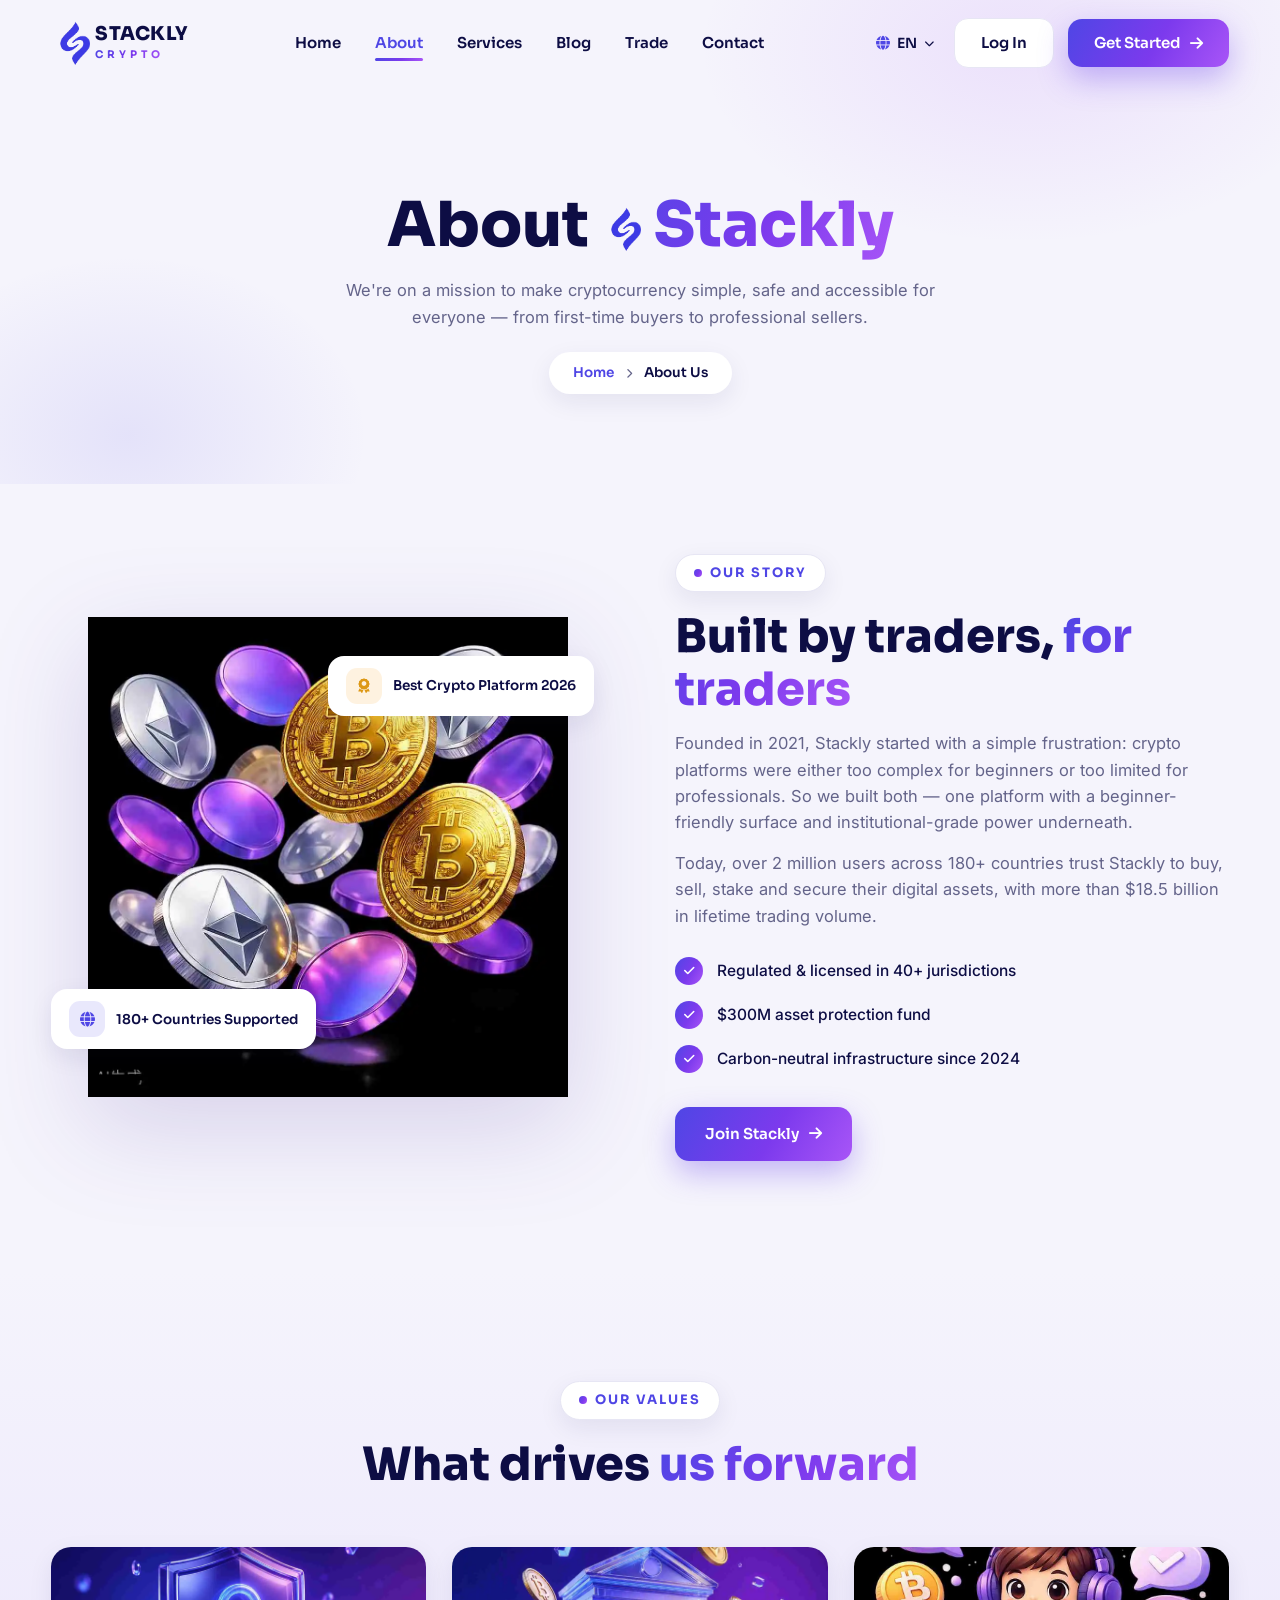
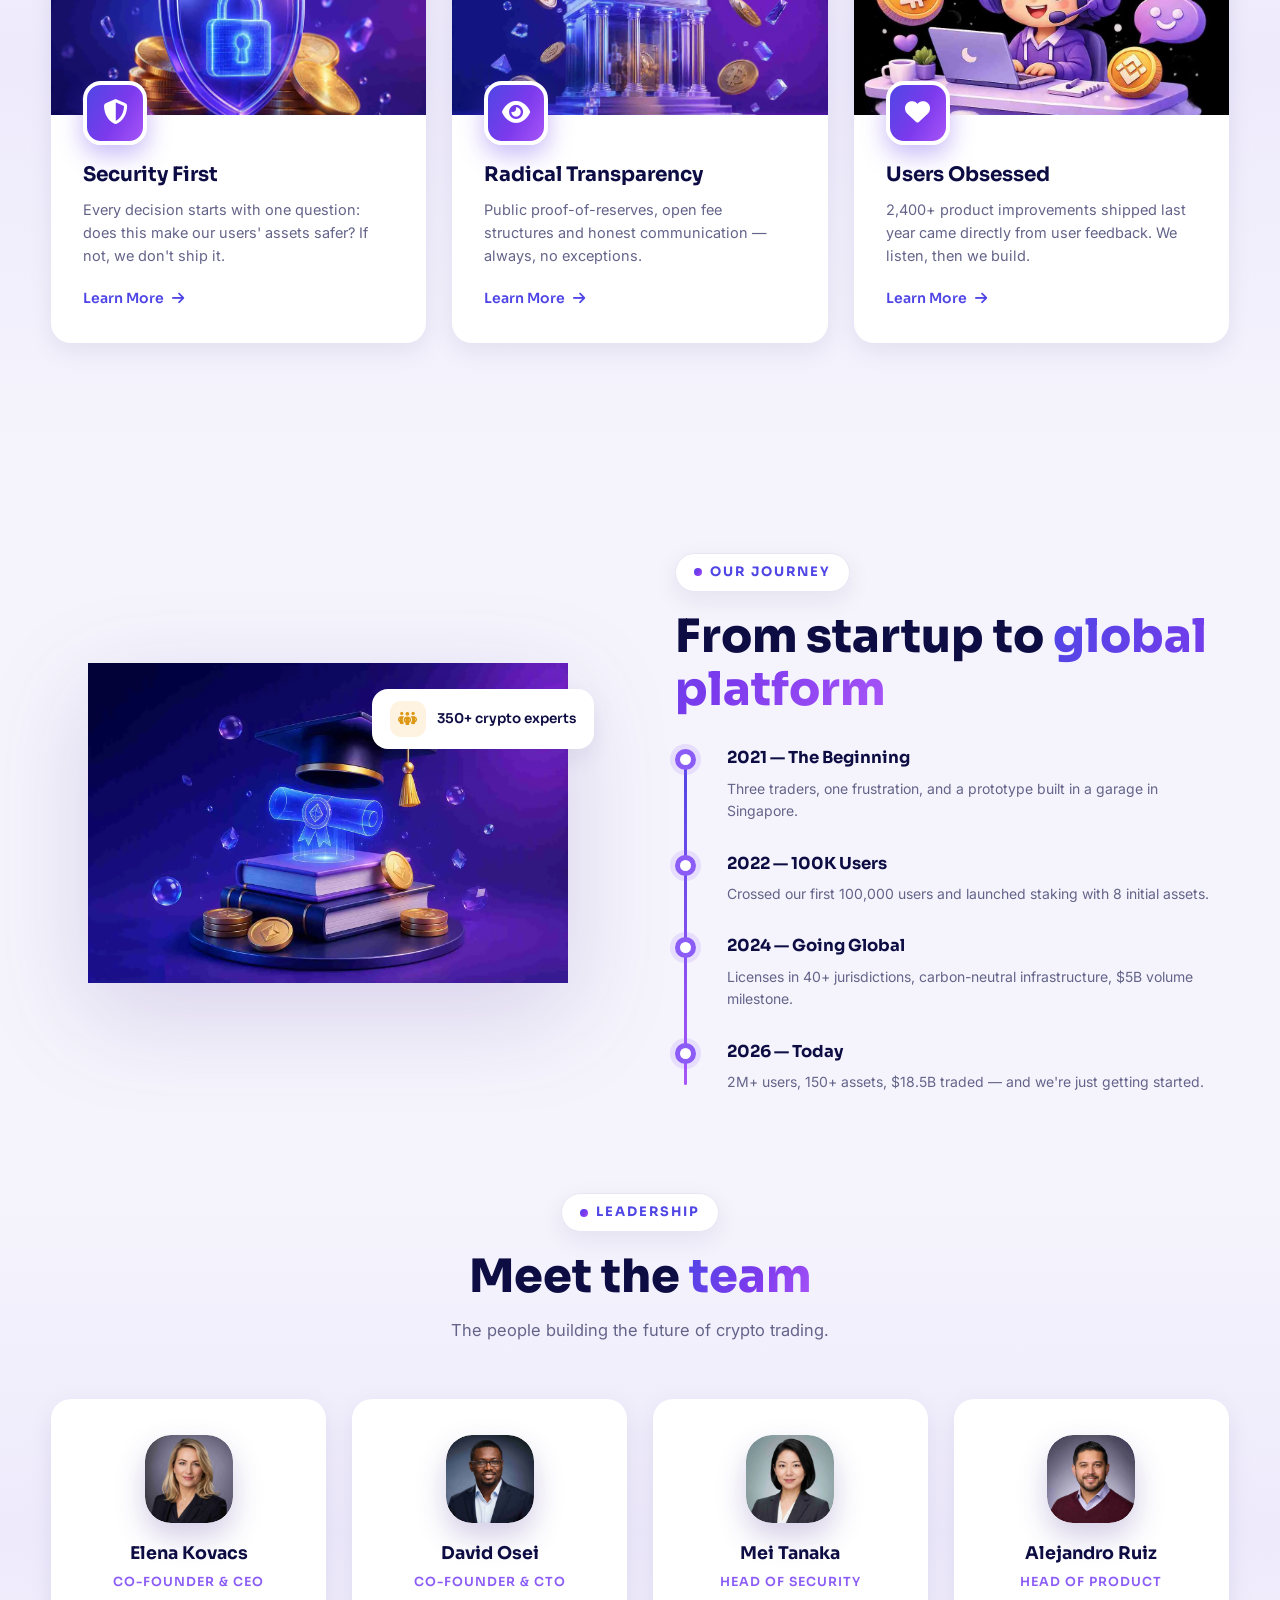
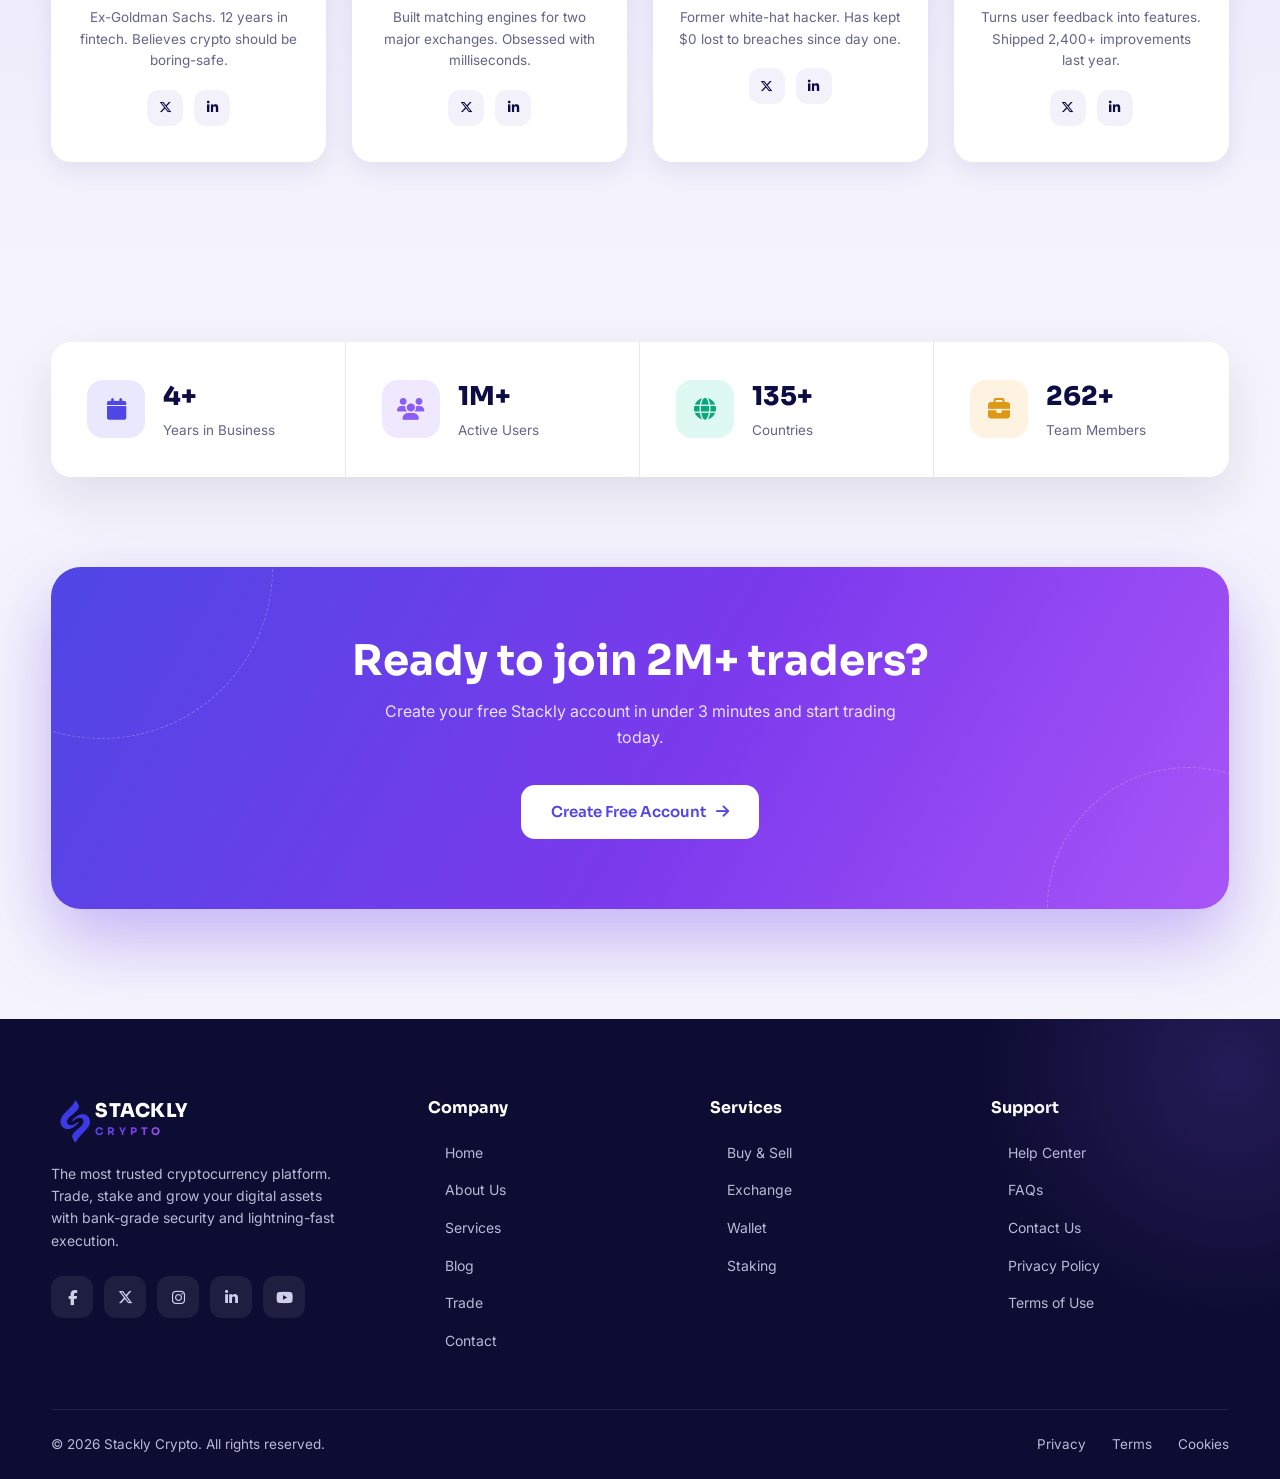
==== commit 83270a1b: "Add files via upload" ====
--- a/about.html
+++ b/about.html
@@ -14,7 +14,7 @@
 
 <section class="page-hero">
   <div class="container">
-    <h1 data-reveal>About <span class="grad-text" style="background:var(--grad);-webkit-background-clip:text;background-clip:text;color:transparent">Stackly</span></h1>
+    <h1 data-reveal>About <span class="grad-text" style="background:var(--grad);-webkit-background-clip:text;background-clip:text;color:transparent"><img src="images/logo.webp" alt="Stackly logo" style="width:44px;height:44px;display:inline-block;vertical-align:middle;margin-right:8px;border-radius:12px">Stackly</span></h1>
     <p data-reveal data-delay="100">We're on a mission to make cryptocurrency simple, safe and accessible for everyone — from first-time buyers to professional sellers.</p>
     <div class="breadcrumb" data-reveal data-delay="200"><a href="index.html">Home</a><i class="fa-solid fa-chevron-right"></i><span>About Us</span></div>
   </div>
--- a/css/style.css
+++ b/css/style.css
@@ -21,6 +21,11 @@
   --font-head:'Sora',sans-serif;
   --font-body:'Inter',sans-serif;
 }
+html,
+body {
+    width: 100% !important;
+    overflow-x: hidden !important;
+}
 *{margin:0;padding:0;box-sizing:border-box}
 html{scroll-behavior:smooth}
 body{
@@ -84,7 +89,7 @@
   box-shadow:0 6px 30px rgba(30,20,90,.08);padding:10px 0;
 }
 .header-inner{display:flex;align-items:center;justify-content:space-between;gap:20px}
-.logo{display:flex;align-items:center;gap:11px}
+.logo{display:flex;align-items:center;gap:0}
 .logo-mark{width:44px;height:44px;flex:none}
 .logo-text{font-family:var(--font-head);line-height:1.05}
 .logo-text b{font-size:19px;font-weight:800;letter-spacing:.5px;display:block}
@@ -121,15 +126,13 @@
 .hamburger.open span:nth-child(3){transform:translateY(-8px) rotate(-45deg)}
 .mobile-menu{
   position:fixed;inset:0;background:rgba(255,255,255,.98);backdrop-filter:blur(20px);
-  z-index:1001;display:flex;flex-direction:column;align-items:center;justify-content:center;gap:8px;
-  opacity:0;visibility:hidden;transition:all .4s;
-}
-.mobile-menu.open{opacity:1;visibility:visible}
+  z-index:999;display:none;flex-direction:column;align-items:center;justify-content:flex-start;gap:8px;
+  padding:96px 24px 32px;overflow-y:auto;
+}
+.mobile-menu.open{display:flex}
 .mobile-menu a{
-  font-family:var(--font-head);font-size:26px;font-weight:700;padding:12px;
-  opacity:0;transform:translateY(24px);transition:all .4s;
-}
-.mobile-menu.open a{opacity:1;transform:translateY(0)}
+  font-family:var(--font-head);font-size:26px;font-weight:700;padding:12px;color:var(--ink);
+}
 .mobile-menu a:hover{color:var(--blue)}
 .mobile-menu .btn{margin-top:14px;font-size:16px}
 
@@ -512,7 +515,7 @@
 .orb-2{width:320px;height:320px;background:#a5b4fc;bottom:-120px;right:-100px;animation:floatY 11s 1s ease-in-out infinite}
 
 /* ---------- Dashboard ---------- */
-.dash-body{background:#f3f2fa;min-height:100vh}
+.dash-body{background:#f3f2fa;min-height:100vh;overflow-x:hidden}
 .dash-layout{display:flex;min-height:100vh}
 .sidebar{
   width:260px;background:#0d0d33;color:#b9b9d6;position:fixed;top:0;bottom:0;left:0;z-index:900;
@@ -531,15 +534,16 @@
 .side-logout{margin-top:auto}
 .side-logout .side-link{color:#ff9eb0}
 .side-logout .side-link:hover{background:rgba(244,83,110,.15);color:#ff9eb0}
-.dash-main{flex:1;margin-left:260px;padding:26px 30px 50px;min-width:0}
+.dash-main{flex:1;margin-left:260px;padding:26px 30px 50px;min-width:0;overflow-x:hidden}
 .dash-topbar{
   display:flex;align-items:center;justify-content:space-between;gap:18px;
-  background:#fff;border-radius:18px;padding:14px 22px;box-shadow:var(--shadow-sm);margin-bottom:26px;
-  position:sticky;top:14px;z-index:100;
+  background:rgba(255,255,255,.96);border-radius:18px;padding:14px 22px;box-shadow:var(--shadow-sm);margin-bottom:26px;
+  position:sticky;top:10px;z-index:120;backdrop-filter:blur(12px);
+  border:1px solid rgba(99,60,235,.08);flex-wrap:wrap;
 }
 .dash-topbar h1{font-size:20px}
 .dash-topbar p{color:var(--muted);font-size:12.5px}
-.topbar-right{display:flex;align-items:center;gap:16px}
+.topbar-right{display:flex;align-items:center;gap:16px;flex-wrap:wrap}
 .topbar-search{
   display:flex;align-items:center;gap:10px;background:#f3f2fa;border-radius:12px;padding:10px 16px;min-width:230px;
 }
@@ -553,6 +557,23 @@
 .avatar{
   width:44px;height:44px;border-radius:13px;background:var(--grad);color:#fff;display:grid;
   place-items:center;font-family:var(--font-head);font-weight:700;font-size:16px;cursor:pointer;
+}
+.topbar-profile{
+  display:flex;flex-direction:column;align-items:center;justify-content:center;gap:5px;
+  min-width:0;text-align:center;
+}
+.profile-avatar{
+  width:44px;height:44px;border-radius:13px;background:var(--grad);color:#fff;display:grid;
+  place-items:center;font-family:var(--font-head);font-weight:700;font-size:16px;cursor:pointer;
+  box-shadow:0 8px 20px rgba(99,60,235,.18);
+  flex-shrink:0;overflow:hidden;
+}
+.profile-avatar img{
+  width:100%;height:100%;object-fit:cover;display:block;
+}
+.profile-email{
+  font-size:11px;line-height:1.25;color:var(--muted);font-weight:600;white-space:nowrap;overflow:hidden;text-overflow:ellipsis;
+  max-width:110px;
 }
 .dash-cards{display:grid;grid-template-columns:repeat(4,1fr);gap:20px;margin-bottom:26px}
 .dash-card{
@@ -609,6 +630,7 @@
 .tbl-btn{
   border:1.5px solid var(--border);background:#fff;border-radius:9px;padding:7px 16px;
   font-family:var(--font-head);font-size:12px;font-weight:600;cursor:pointer;transition:all .3s;
+  min-height:40px;
 }
 .tbl-btn:hover{border-color:var(--violet);color:var(--blue)}
 .progress{height:8px;border-radius:10px;background:#eeeef8;overflow:hidden}
@@ -705,6 +727,23 @@
   .menu-toggle-dash{display:grid}
   .topbar-search{display:none}
 }
+@media(max-width:768px){
+  .dash-main{padding:16px 14px 32px}
+  .dash-topbar{padding:12px 14px;margin-bottom:18px;top:8px;align-items:flex-start}
+  .dash-topbar > div:first-child{flex:1 1 100%;min-width:0;gap:10px !important}
+  .topbar-right{width:100%;justify-content:flex-end;margin-left:0;gap:8px}
+  .dash-topbar h1{font-size:18px;line-height:1.2}
+  .dash-topbar p{font-size:11px;line-height:1.4}
+  .topbar-profile{max-width:92px}
+  .profile-email{max-width:92px;font-size:10px}
+  .dash-cards{grid-template-columns:1fr 1fr;gap:14px}
+  .dash-card{padding:18px}
+  .dash-card b{font-size:20px;line-height:1.25}
+  .panel{padding:18px}
+  .chart-wrap{height:240px}
+  .donut-wrap{height:200px}
+  .dash-table{min-width:620px;font-size:13px}
+}
 @media(max-width:640px){
   .header-actions .btn-primary{display:none}
   .hero-visual{flex-direction:column;align-items:center}
@@ -727,6 +766,29 @@
   .hero-circle{inset:0 0}
 }
 
+/* Dashboard: prevent inline desktop panel grids and the compact top bar from
+   overflowing on narrow phones. */
+@media(max-width:640px){
+  .dash-panels[style]{grid-template-columns:1fr !important}
+  .panel{padding:20px}
+}
+@media(max-width:380px){
+  .dash-main{padding:12px 12px 28px}
+  .dash-topbar{padding:10px 12px;gap:8px;margin-bottom:16px;top:0}
+  .dash-topbar > div:first-child{gap:8px !important;min-width:0;flex:1}
+  .dash-topbar h1{font-size:16px;line-height:1.2}
+  .dash-topbar p{font-size:10.5px;line-height:1.4}
+  .topbar-right{gap:8px;flex:none;margin-left:auto;align-items:center}
+  .topbar-right .avatar{display:none}
+  .topbar-profile{max-width:76px}
+  .profile-avatar{width:38px;height:38px;font-size:14px}
+  .profile-email{max-width:72px;font-size:9.5px}
+  .icon-btn{width:38px;height:38px}
+  .dash-card{padding:18px}
+  .panel{padding:16px}
+  .tbl-btn{padding:8px 12px;min-height:38px}
+}
+
 /* ============================================================
    V2 ADDITIONS — new sections, dashboard views, back buttons
    ============================================================ */
